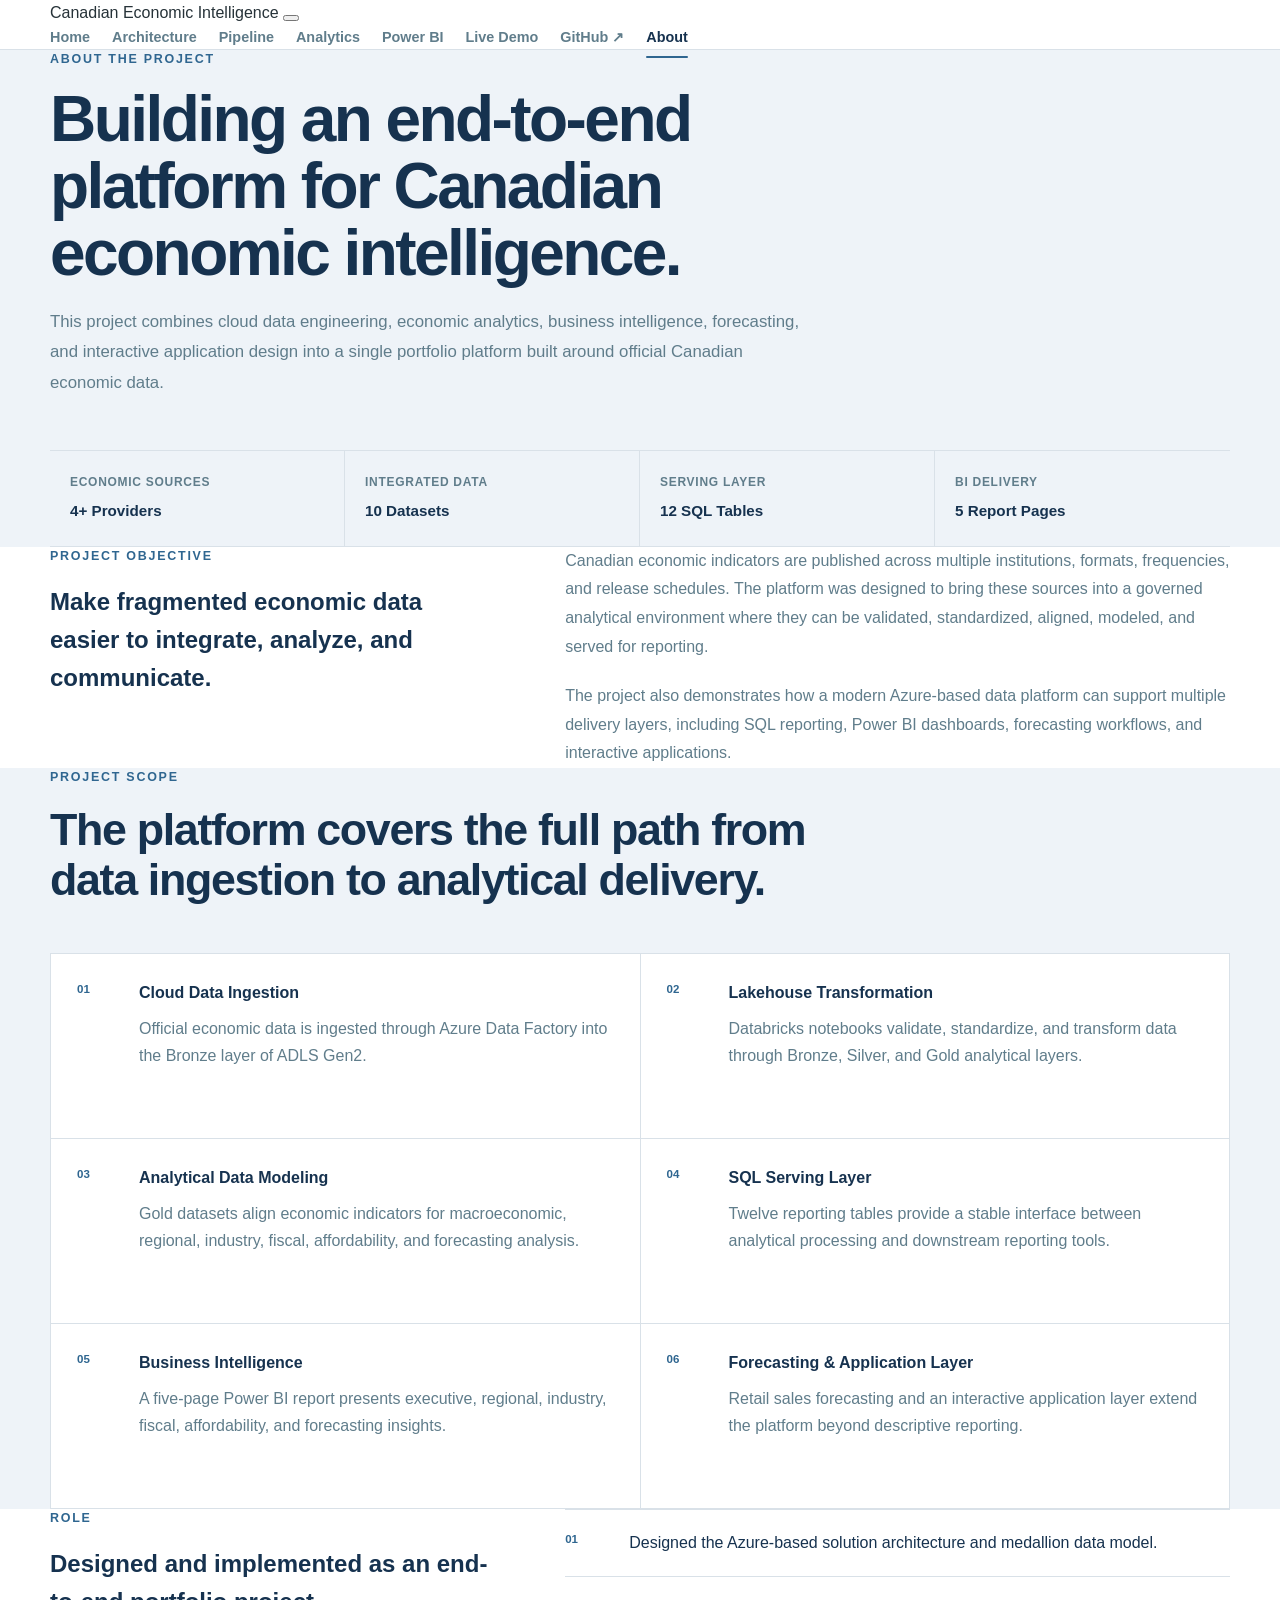
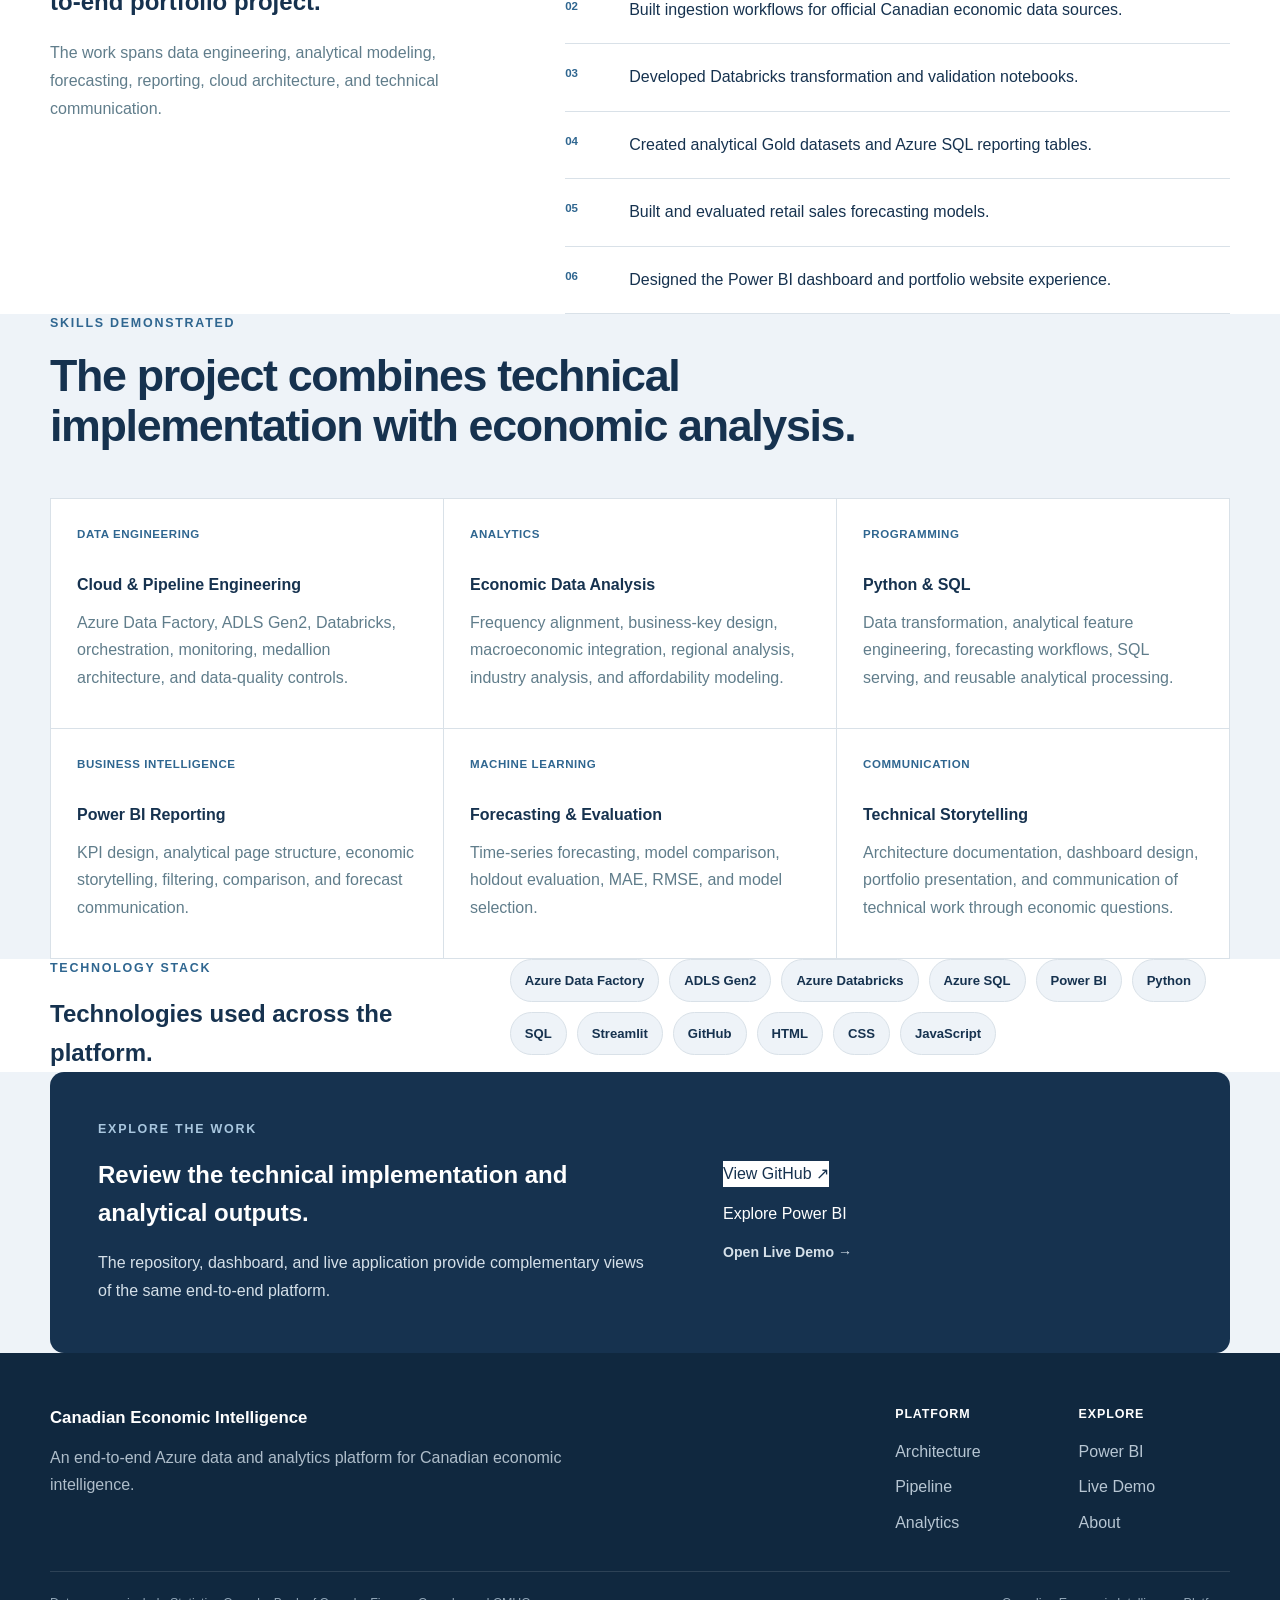
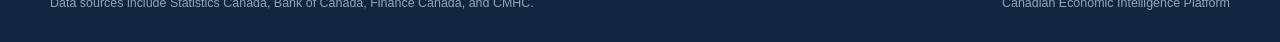
==== pages/about.html @ cadb87ea "Add portfolio website and Streamlit app" ====
<!DOCTYPE html>
<html lang="en">
<head>
    <meta charset="UTF-8">

    <meta
        name="viewport"
        content="width=device-width, initial-scale=1.0"
    >

    <meta
        name="description"
        content="About the Canadian Economic Intelligence Platform, including project objectives, responsibilities, skills demonstrated, and technology stack."
    >

    <title>
        About | Canadian Economic Intelligence
    </title>

    <link
        rel="stylesheet"
        href="../assets/css/styles.css"
    >

    <link
        rel="stylesheet"
        href="../assets/css/animations.css"
    >

    <link
        rel="stylesheet"
        href="../assets/css/responsive.css"
    >
</head>

<body>

    <!-- =========================================================
         SHARED COMPONENT
         SECTION: Site header
         ========================================================= -->

    <header class="site-header">

        <div class="container header-container">

            <a
                href="../index.html"
                class="site-brand"
                aria-label="Canadian Economic Intelligence homepage"
            >
                Canadian Economic Intelligence
            </a>

            <button
                class="mobile-menu-toggle"
                type="button"
                aria-label="Open navigation menu"
                aria-controls="main-navigation"
                aria-expanded="false"
            >
                <span></span>
                <span></span>
                <span></span>
            </button>

            <nav
                class="main-nav"
                id="main-navigation"
                aria-label="Main navigation"
            >

                <a href="../index.html">
                    Home
                </a>

                <a href="architecture.html">
                    Architecture
                </a>

                <a href="pipeline.html">
                    Pipeline
                </a>

                <a href="analytics.html">
                    Analytics
                </a>

                <a href="powerbi.html">
                    Power BI
                </a>

                <a href="live-demo.html">
                    Live Demo
                </a>

                <a
                    href="#"
                    target="_blank"
                    rel="noopener noreferrer"
                >
                    GitHub ↗
                </a>

                <a
                    href="about.html"
                    class="active"
                    aria-current="page"
                >
                    About
                </a>

            </nav>

        </div>

    </header>


    <main>

        <!-- =========================================================
             PAGE: About
             SECTION: Page hero
             ========================================================= -->

        <section class="inner-page-hero about-page-hero">

            <div class="container">

                <div class="inner-page-hero-content">

                    <p class="eyebrow">
                        ABOUT THE PROJECT
                    </p>

                    <h1>
                        Building an end-to-end platform for Canadian economic intelligence.
                    </h1>

                    <p class="inner-page-description">
                        This project combines cloud data engineering, economic
                        analytics, business intelligence, forecasting, and
                        interactive application design into a single portfolio
                        platform built around official Canadian economic data.
                    </p>

                </div>


                <div class="about-summary-strip">

                    <div class="about-summary-item">
                        <span>Economic Sources</span>
                        <strong>4+ Providers</strong>
                    </div>

                    <div class="about-summary-item">
                        <span>Integrated Data</span>
                        <strong>10 Datasets</strong>
                    </div>

                    <div class="about-summary-item">
                        <span>Serving Layer</span>
                        <strong>12 SQL Tables</strong>
                    </div>

                    <div class="about-summary-item">
                        <span>BI Delivery</span>
                        <strong>5 Report Pages</strong>
                    </div>

                </div>

            </div>

        </section>


        <!-- =========================================================
             PAGE: About
             SECTION: Project objective
             ========================================================= -->

        <section class="about-objective-section">

            <div class="container">

                <div class="about-objective-layout">

                    <div class="about-objective-intro">

                        <p class="eyebrow">
                            PROJECT OBJECTIVE
                        </p>

                        <h2>
                            Make fragmented economic data easier to integrate, analyze, and communicate.
                        </h2>

                    </div>


                    <div class="about-objective-content">

                        <p>
                            Canadian economic indicators are published across
                            multiple institutions, formats, frequencies, and
                            release schedules. The platform was designed to bring
                            these sources into a governed analytical environment
                            where they can be validated, standardized, aligned,
                            modeled, and served for reporting.
                        </p>

                        <p>
                            The project also demonstrates how a modern Azure-based
                            data platform can support multiple delivery layers,
                            including SQL reporting, Power BI dashboards,
                            forecasting workflows, and interactive applications.
                        </p>

                    </div>

                </div>

            </div>

        </section>


        <!-- =========================================================
             PAGE: About
             SECTION: What was built
             ========================================================= -->

        <section class="about-built-section">

            <div class="container">

                <div class="section-heading about-built-heading">

                    <p class="eyebrow">
                        PROJECT SCOPE
                    </p>

                    <h2>
                        The platform covers the full path from data ingestion to analytical delivery.
                    </h2>

                </div>


                <div class="about-built-list">

                    <article class="about-built-item">

                        <span>
                            01
                        </span>

                        <div>
                            <h3>
                                Cloud Data Ingestion
                            </h3>

                            <p>
                                Official economic data is ingested through Azure
                                Data Factory into the Bronze layer of ADLS Gen2.
                            </p>
                        </div>

                    </article>


                    <article class="about-built-item">

                        <span>
                            02
                        </span>

                        <div>
                            <h3>
                                Lakehouse Transformation
                            </h3>

                            <p>
                                Databricks notebooks validate, standardize, and
                                transform data through Bronze, Silver, and Gold
                                analytical layers.
                            </p>
                        </div>

                    </article>


                    <article class="about-built-item">

                        <span>
                            03
                        </span>

                        <div>
                            <h3>
                                Analytical Data Modeling
                            </h3>

                            <p>
                                Gold datasets align economic indicators for
                                macroeconomic, regional, industry, fiscal,
                                affordability, and forecasting analysis.
                            </p>
                        </div>

                    </article>


                    <article class="about-built-item">

                        <span>
                            04
                        </span>

                        <div>
                            <h3>
                                SQL Serving Layer
                            </h3>

                            <p>
                                Twelve reporting tables provide a stable interface
                                between analytical processing and downstream
                                reporting tools.
                            </p>
                        </div>

                    </article>


                    <article class="about-built-item">

                        <span>
                            05
                        </span>

                        <div>
                            <h3>
                                Business Intelligence
                            </h3>

                            <p>
                                A five-page Power BI report presents executive,
                                regional, industry, fiscal, affordability, and
                                forecasting insights.
                            </p>
                        </div>

                    </article>


                    <article class="about-built-item">

                        <span>
                            06
                        </span>

                        <div>
                            <h3>
                                Forecasting &amp; Application Layer
                            </h3>

                            <p>
                                Retail sales forecasting and an interactive
                                application layer extend the platform beyond
                                descriptive reporting.
                            </p>
                        </div>

                    </article>

                </div>

            </div>

        </section>


        <!-- =========================================================
             PAGE: About
             SECTION: Role and responsibilities
             ========================================================= -->

        <section class="about-role-section">

            <div class="container">

                <div class="about-role-layout">

                    <div class="about-role-intro">

                        <p class="eyebrow">
                            ROLE
                        </p>

                        <h2>
                            Designed and implemented as an end-to-end portfolio project.
                        </h2>

                        <p>
                            The work spans data engineering, analytical modeling,
                            forecasting, reporting, cloud architecture, and
                            technical communication.
                        </p>

                    </div>


                    <div class="about-role-list">

                        <div class="about-role-row">
                            <span>01</span>
                            <p>Designed the Azure-based solution architecture and medallion data model.</p>
                        </div>

                        <div class="about-role-row">
                            <span>02</span>
                            <p>Built ingestion workflows for official Canadian economic data sources.</p>
                        </div>

                        <div class="about-role-row">
                            <span>03</span>
                            <p>Developed Databricks transformation and validation notebooks.</p>
                        </div>

                        <div class="about-role-row">
                            <span>04</span>
                            <p>Created analytical Gold datasets and Azure SQL reporting tables.</p>
                        </div>

                        <div class="about-role-row">
                            <span>05</span>
                            <p>Built and evaluated retail sales forecasting models.</p>
                        </div>

                        <div class="about-role-row">
                            <span>06</span>
                            <p>Designed the Power BI dashboard and portfolio website experience.</p>
                        </div>

                    </div>

                </div>

            </div>

        </section>


        <!-- =========================================================
             PAGE: About
             SECTION: Skills demonstrated
             ========================================================= -->

        <section class="about-skills-section">

            <div class="container">

                <div class="section-heading about-skills-heading">

                    <p class="eyebrow">
                        SKILLS DEMONSTRATED
                    </p>

                    <h2>
                        The project combines technical implementation with economic analysis.
                    </h2>

                </div>


                <div class="about-skills-grid">

                    <article class="about-skill-group">

                        <span>
                            DATA ENGINEERING
                        </span>

                        <h3>
                            Cloud &amp; Pipeline Engineering
                        </h3>

                        <p>
                            Azure Data Factory, ADLS Gen2, Databricks,
                            orchestration, monitoring, medallion architecture,
                            and data-quality controls.
                        </p>

                    </article>


                    <article class="about-skill-group">

                        <span>
                            ANALYTICS
                        </span>

                        <h3>
                            Economic Data Analysis
                        </h3>

                        <p>
                            Frequency alignment, business-key design,
                            macroeconomic integration, regional analysis,
                            industry analysis, and affordability modeling.
                        </p>

                    </article>


                    <article class="about-skill-group">

                        <span>
                            PROGRAMMING
                        </span>

                        <h3>
                            Python &amp; SQL
                        </h3>

                        <p>
                            Data transformation, analytical feature engineering,
                            forecasting workflows, SQL serving, and reusable
                            analytical processing.
                        </p>

                    </article>


                    <article class="about-skill-group">

                        <span>
                            BUSINESS INTELLIGENCE
                        </span>

                        <h3>
                            Power BI Reporting
                        </h3>

                        <p>
                            KPI design, analytical page structure, economic
                            storytelling, filtering, comparison, and forecast
                            communication.
                        </p>

                    </article>


                    <article class="about-skill-group">

                        <span>
                            MACHINE LEARNING
                        </span>

                        <h3>
                            Forecasting &amp; Evaluation
                        </h3>

                        <p>
                            Time-series forecasting, model comparison,
                            holdout evaluation, MAE, RMSE, and model selection.
                        </p>

                    </article>


                    <article class="about-skill-group">

                        <span>
                            COMMUNICATION
                        </span>

                        <h3>
                            Technical Storytelling
                        </h3>

                        <p>
                            Architecture documentation, dashboard design,
                            portfolio presentation, and communication of
                            technical work through economic questions.
                        </p>

                    </article>

                </div>

            </div>

        </section>


        <!-- =========================================================
             PAGE: About
             SECTION: Technology stack
             ========================================================= -->

        <section class="about-stack-section">

            <div class="container">

                <div class="about-stack-layout">

                    <div class="about-stack-intro">

                        <p class="eyebrow">
                            TECHNOLOGY STACK
                        </p>

                        <h2>
                            Technologies used across the platform.
                        </h2>

                    </div>


                    <div class="about-stack-list">

                        <span>Azure Data Factory</span>
                        <span>ADLS Gen2</span>
                        <span>Azure Databricks</span>
                        <span>Azure SQL</span>
                        <span>Power BI</span>
                        <span>Python</span>
                        <span>SQL</span>
                        <span>Streamlit</span>
                        <span>GitHub</span>
                        <span>HTML</span>
                        <span>CSS</span>
                        <span>JavaScript</span>

                    </div>

                </div>

            </div>

        </section>


        <!-- =========================================================
             PAGE: About
             SECTION: Portfolio links
             ========================================================= -->

        <section class="about-links-section">

            <div class="container">

                <div class="about-links-panel">

                    <div class="about-links-content">

                        <p class="eyebrow">
                            EXPLORE THE WORK
                        </p>

                        <h2>
                            Review the technical implementation and analytical outputs.
                        </h2>

                        <p>
                            The repository, dashboard, and live application provide
                            complementary views of the same end-to-end platform.
                        </p>

                    </div>


                    <div class="about-link-actions">

                        <a
                            href="#"
                            class="button button-primary"
                            target="_blank"
                            rel="noopener noreferrer"
                        >
                            View GitHub ↗
                        </a>

                        <a
                            href="powerbi.html"
                            class="button button-secondary"
                        >
                            Explore Power BI
                        </a>

                        <a
                            href="live-demo.html"
                            class="about-text-link"
                        >
                            Open Live Demo →
                        </a>

                    </div>

                </div>

            </div>

        </section>

    </main>


    <!-- =========================================================
         SHARED COMPONENT
         SECTION: Site footer
         ========================================================= -->

    <footer class="site-footer">

        <div class="container">

            <div class="footer-main">

                <div class="footer-brand">

                    <a
                        href="../index.html"
                        class="footer-title"
                    >
                        Canadian Economic Intelligence
                    </a>

                    <p>
                        An end-to-end Azure data and analytics platform for
                        Canadian economic intelligence.
                    </p>

                </div>


                <div class="footer-navigation">

                    <div class="footer-group">

                        <span class="footer-heading">
                            Platform
                        </span>

                        <a href="architecture.html">
                            Architecture
                        </a>

                        <a href="pipeline.html">
                            Pipeline
                        </a>

                        <a href="analytics.html">
                            Analytics
                        </a>

                    </div>


                    <div class="footer-group">

                        <span class="footer-heading">
                            Explore
                        </span>

                        <a href="powerbi.html">
                            Power BI
                        </a>

                        <a href="live-demo.html">
                            Live Demo
                        </a>

                        <a href="about.html">
                            About
                        </a>

                    </div>

                </div>

            </div>


            <div class="footer-bottom">

                <p>
                    Data sources include Statistics Canada, Bank of Canada,
                    Finance Canada, and CMHC.
                </p>

                <p>
                    Canadian Economic Intelligence Platform
                </p>

            </div>

        </div>

    </footer>


    <script src="../assets/js/main.js"></script>

</body>
</html>
---- assets/css/styles.css ----
/* =========================================================
   Canadian Economic Intelligence Platform
   Core visual system and desktop layout
   ========================================================= */


/* ---------- Design tokens ---------- */

:root {
    --color-background: #f5f7fa;
    --color-surface: #ffffff;
    --color-surface-soft: #eef3f8;

    --color-navy: #16324f;
    --color-blue: #2f6690;
    --color-teal: #3a7d78;

    --color-text: #263238;
    --color-text-secondary: #607d8b;
    --color-border: #d9e1e8;

    --color-positive: #2e7d32;
    --color-negative: #c44e52;

    --shadow-soft: 0 12px 32px rgba(22, 50, 79, 0.08);

    --radius-small: 8px;
    --radius-medium: 14px;
    --radius-large: 20px;

    --container-width: 1180px;

    --space-large: 48px;

    --transition-fast: 0.2s ease;
    --transition-standard: 0.3s ease;
}


/* ---------- Base ---------- */

* {
    box-sizing: border-box;
}

html {
    scroll-behavior: smooth;
}

body {
    margin: 0;

    font-family: "Segoe UI", Arial, sans-serif;
    line-height: 1.6;

    background: var(--color-background);
    color: var(--color-text);
}

img {
    display: block;
    max-width: 100%;
}

a {
    color: inherit;
    text-decoration: none;
}

button,
input,
select,
textarea {
    font: inherit;
}


/* ---------- Accessibility ---------- */

a:focus-visible,
button:focus-visible {
    outline: 3px solid rgba(47, 102, 144, 0.35);
    outline-offset: 3px;
}


/* ---------- Shared layout ---------- */

.container {
    width: min(var(--container-width), calc(100% - 40px));
    margin: 0 auto;
}


/* ---------- Header and navigation ---------- */

.site-header {
    position: sticky;
    top: 0;
    z-index: 1000;

    background: rgba(255, 255, 255, 0.96);
    border-bottom: 1px solid var(--color-border);
    backdrop-filter: blur(12px);
}

.nav-container {
    min-height: 76px;

    display: flex;
    align-items: center;
    justify-content: space-between;

    gap: 32px;
}

.brand {
    flex-shrink: 0;

    color: var(--color-navy);

    font-size: 1rem;
    font-weight: 700;

    white-space: nowrap;
}

.main-nav {
    display: flex;
    align-items: center;

    gap: 22px;
}

.main-nav a {
    position: relative;

    color: var(--color-text-secondary);

    font-size: 0.9rem;
    font-weight: 600;

    transition:
        color var(--transition-fast),
        transform var(--transition-fast);
}

.main-nav a:hover {
    color: var(--color-navy);
}

.main-nav a.active {
    color: var(--color-navy);
}

/* Highlights the currently active page in the primary navigation. */
.main-nav a.active::after {
    content: "";

    position: absolute;
    left: 0;
    right: 0;
    bottom: -9px;

    height: 2px;

    background: var(--color-blue);
    border-radius: 999px;
}


/* ---------- Hero ---------- */

.hero {
    min-height: calc(100vh - 76px);

    display: flex;
    align-items: center;

    padding: 96px 0;

    background:
        radial-gradient(
            circle at 85% 20%,
            rgba(47, 102, 144, 0.12),
            transparent 34%
        ),
        var(--color-background);
}

.hero-container {
    display: grid;
    grid-template-columns: minmax(0, 1.2fr) minmax(320px, 0.8fr);

    align-items: center;

    gap: 72px;
}


/* ---------- Hero content ---------- */

.hero-content {
    max-width: 720px;
}

.eyebrow {
    margin: 0 0 16px;

    color: var(--color-blue);

    font-size: 0.78rem;
    font-weight: 800;
    letter-spacing: 0.14em;
}

.hero h1 {
    margin: 0 0 24px;

    color: var(--color-navy);

    font-size: clamp(2.8rem, 5vw, 4.8rem);
    line-height: 1.02;
    letter-spacing: -0.045em;
}

.hero-description {
    max-width: 680px;

    margin: 0;

    color: var(--color-text-secondary);

    font-size: 1.12rem;
    line-height: 1.75;
}


/* ---------- Hero actions ---------- */

.hero-actions {
    display: flex;
    flex-wrap: wrap;

    gap: 12px;

    margin-top: 32px;
}

.btn {
    display: inline-flex;
    align-items: center;
    justify-content: center;

    min-height: 48px;

    padding: 12px 20px;

    border: none;
    border-radius: var(--radius-small);

    font-weight: 700;

    cursor: pointer;

    transition:
        transform var(--transition-fast),
        box-shadow var(--transition-fast),
        background var(--transition-fast);
}

.btn:hover {
    transform: translateY(-2px);
}

.btn-primary {
    background: var(--color-navy);
    color: #ffffff;
}

.btn-primary:hover {
    box-shadow: var(--shadow-soft);
}

.btn-secondary {
    background: var(--color-surface);
    color: var(--color-navy);

    border: 1px solid var(--color-border);
}

.btn-secondary:hover {
    box-shadow: var(--shadow-soft);
}

.github-link {
    display: inline-block;

    margin-top: 18px;

    color: var(--color-blue);

    font-size: 0.92rem;
    font-weight: 700;

    transition:
        color var(--transition-fast),
        transform var(--transition-fast);
}

.github-link:hover {
    color: var(--color-navy);
    transform: translateX(3px);
}


/* ---------- Technology tags ---------- */

.technology-list {
    display: flex;
    flex-wrap: wrap;

    gap: 8px;

    margin-top: 30px;
}

.technology-list span {
    padding: 7px 11px;

    background: var(--color-surface);

    border: 1px solid var(--color-border);
    border-radius: 999px;

    color: var(--color-text-secondary);

    font-size: 0.76rem;
    font-weight: 600;
}


/* ---------- Platform summary ---------- */

.hero-summary {
    display: grid;
    grid-template-columns: repeat(2, minmax(0, 1fr));

    gap: 16px;
}

.summary-card {
    min-height: 150px;

    display: flex;
    flex-direction: column;
    justify-content: center;

    padding: 24px;

    background: var(--color-surface);

    border: 1px solid var(--color-border);
    border-radius: var(--radius-medium);

    box-shadow: var(--shadow-soft);

    transition:
        transform var(--transition-standard),
        border-color var(--transition-standard);
}

.summary-card:hover {
    transform: translateY(-4px);

    border-color: rgba(47, 102, 144, 0.45);
}

.summary-card strong {
    color: var(--color-navy);

    font-size: 2.35rem;
    line-height: 1;
}

.summary-card span {
    margin-top: 10px;

    color: var(--color-text-secondary);

    font-size: 0.9rem;
    font-weight: 600;
}


/* ---------- Economic problem section ---------- */

.problem-section {
    background: var(--color-surface);
}

.problem-container {
    display: grid;
    grid-template-columns: minmax(0, 0.9fr) minmax(0, 1.1fr);

    gap: 72px;
    align-items: start;
}

.section-heading {
    max-width: 620px;
}

.section-heading h2 {
    margin: 0;

    color: var(--color-navy);

    font-size: clamp(2rem, 3.5vw, 3rem);
    line-height: 1.12;
    letter-spacing: -0.03em;
}

.problem-content {
    max-width: 680px;
}

.problem-content p {
    margin: 0 0 20px;

    color: var(--color-text-secondary);

    font-size: 1.05rem;
    line-height: 1.8;
}

.problem-content p:last-child {
    margin-bottom: 0;
}


/* ---------- Platform at a glance ---------- */

.platform-section {
    background: var(--color-background);
}

.platform-heading {
    max-width: 720px;
    margin-bottom: var(--space-large);
}

.section-description {
    max-width: 680px;

    margin: 18px 0 0;

    color: var(--color-text-secondary);

    font-size: 1.05rem;
    line-height: 1.75;
}

.platform-flow {
    display: grid;
    grid-template-columns:
        minmax(0, 1fr)
        auto
        minmax(0, 1fr)
        auto
        minmax(0, 1fr)
        auto
        minmax(0, 1fr);

    align-items: center;
    gap: 14px;
}

.platform-stage {
    min-height: 220px;

    padding: 26px;

    background: var(--color-surface);

    border: 1px solid var(--color-border);
    border-radius: var(--radius-medium);

    transition:
        transform var(--transition-standard),
        border-color var(--transition-standard),
        box-shadow var(--transition-standard);
}

.platform-stage:hover {
    transform: translateY(-4px);

    border-color: rgba(47, 102, 144, 0.4);
    box-shadow: var(--shadow-soft);
}

.stage-number {
    display: block;

    margin-bottom: 28px;

    color: var(--color-blue);

    font-size: 0.75rem;
    font-weight: 800;
    letter-spacing: 0.08em;
}

.platform-stage h3 {
    margin: 0 0 12px;

    color: var(--color-navy);

    font-size: 1.15rem;
}

.platform-stage p {
    margin: 0;

    color: var(--color-text-secondary);

    font-size: 0.9rem;
    line-height: 1.8;
}

.flow-arrow {
    color: var(--color-blue);

    font-size: 1.5rem;
    font-weight: 600;
}


/* ---------- Key capabilities ---------- */

.capabilities-section {
    background: var(--color-surface);
}

.capabilities-heading {
    max-width: 760px;
    margin-bottom: var(--space-large);
}

.capabilities-grid {
    display: grid;
    grid-template-columns: repeat(3, minmax(0, 1fr));

    gap: 20px;
}

.capability-card {
    min-height: 245px;

    display: flex;
    flex-direction: column;

    padding: 28px;

    background: var(--color-background);

    border: 1px solid var(--color-border);
    border-radius: var(--radius-medium);

    transition:
        transform var(--transition-standard),
        border-color var(--transition-standard),
        box-shadow var(--transition-standard);
}

.capability-card:hover {
    transform: translateY(-4px);

    border-color: rgba(47, 102, 144, 0.4);
    box-shadow: var(--shadow-soft);
}

.capability-number {
    margin-bottom: 28px;

    color: var(--color-blue);

    font-size: 0.75rem;
    font-weight: 800;
    letter-spacing: 0.08em;
}

.capability-card h3 {
    margin: 0 0 12px;

    color: var(--color-navy);

    font-size: 1.15rem;
}

.capability-card p {
    margin: 0;

    color: var(--color-text-secondary);

    font-size: 0.92rem;
    line-height: 1.75;
}
/* ---------- Architecture preview ---------- */

.architecture-preview {
    background: var(--color-surface-soft);
}

.architecture-preview-heading {
    max-width: 760px;
    margin-bottom: var(--space-large);
}

.architecture-flow {
    display: grid;
    grid-template-columns:
        minmax(170px, 1fr)
        auto
        minmax(180px, 1fr)
        auto
        minmax(220px, 1.15fr)
        auto
        minmax(180px, 1fr)
        auto
        minmax(210px, 1.1fr);
    align-items: stretch;
    gap: 14px;
}

.architecture-node {
    min-height: 220px;
    padding: 24px;
    background: var(--color-surface);
    border: 1px solid var(--color-border);
    border-radius: var(--radius-medium);
}

.architecture-label {
    display: inline-block;
    margin-bottom: 20px;
    color: var(--color-blue);
    font-size: 0.72rem;
    font-weight: 800;
    letter-spacing: 0.08em;
    text-transform: uppercase;
}

.architecture-node h3 {
    margin: 0 0 14px;
    color: var(--color-navy);
    font-size: 1.08rem;
}

.architecture-node p {
    margin: 0;
    color: var(--color-text-secondary);
    font-size: 0.88rem;
    line-height: 1.8;
}

.architecture-connector {
    display: flex;
    align-items: center;
    justify-content: center;
    color: var(--color-blue);
    font-size: 1.25rem;
    font-weight: 700;
}

.architecture-lakehouse {
    background: var(--color-navy);
    border-color: var(--color-navy);
}

.architecture-lakehouse .architecture-label {
    color: #a9c7df;
}

.architecture-lakehouse p {
    color: #d7e2ec;
}

.lakehouse-layers {
    display: grid;
    gap: 8px;
    margin-bottom: 20px;
}

.lakehouse-layers span {
    display: block;
    padding: 9px 12px;
    background: rgba(255, 255, 255, 0.08);
    border: 1px solid rgba(255, 255, 255, 0.12);
    border-radius: var(--radius-small);
    color: #ffffff;
    font-size: 0.82rem;
    font-weight: 700;
}

.architecture-link {
    display: inline-flex;
    margin-top: 28px;
    color: var(--color-blue);
    font-weight: 700;
    text-decoration: none;
}

.architecture-link:hover {
    text-decoration: underline;
}

/* ---------- Economic insights preview ---------- */

.insights-preview {
    background: var(--color-surface);
}

.insights-preview-heading {
    max-width: 760px;
    margin-bottom: var(--space-large);
}

.insights-layout {
    display: grid;
    grid-template-columns: minmax(280px, 0.8fr) minmax(0, 1.2fr);
    gap: 40px;
    align-items: stretch;
}

.indicator-list {
    border-top: 1px solid var(--color-border);
}

.indicator-row {
    display: flex;
    justify-content: space-between;
    gap: 24px;
    padding: 20px 0;
    border-bottom: 1px solid var(--color-border);
}

.indicator-row > div {
    display: grid;
    gap: 6px;
}

.indicator-label {
    color: var(--color-text-secondary);
    font-size: 0.76rem;
    font-weight: 700;
    letter-spacing: 0.06em;
    text-transform: uppercase;
}

.indicator-row strong {
    color: var(--color-navy);
    font-size: 1.05rem;
}

.indicator-note {
    align-self: center;
    color: var(--color-blue);
    font-size: 0.78rem;
    font-weight: 700;
    text-align: right;
}

.insight-visual {
    padding: 30px;
    background: var(--color-surface-soft);
    border: 1px solid var(--color-border);
    border-radius: var(--radius-medium);
}

.insight-visual-header {
    display: flex;
    justify-content: space-between;
    align-items: flex-start;
    gap: 24px;
    margin-bottom: 24px;
}

.insight-visual-header h3 {
    margin: 6px 0 0;
    color: var(--color-navy);
    font-size: 1.35rem;
}

.insight-status {
    padding: 8px 12px;
    background: var(--color-surface);
    border: 1px solid var(--color-border);
    border-radius: 999px;
    color: var(--color-blue);
    font-size: 0.75rem;
    font-weight: 700;
    white-space: nowrap;
}

.mini-chart {
    width: 100%;
}

.mini-chart svg {
    display: block;
    width: 100%;
    height: auto;
}

.chart-axis {
    stroke: #c7d1db;
    stroke-width: 1;
}

.chart-line-actual {
    fill: none;
    stroke: var(--color-blue);
    stroke-width: 4;
    stroke-linecap: round;
    stroke-linejoin: round;
}

.chart-line-forecast {
    fill: none;
    stroke: var(--color-teal);
    stroke-width: 4;
    stroke-linecap: round;
    stroke-linejoin: round;
    stroke-dasharray: 9 8;
}

.chart-point {
    fill: var(--color-teal);
}

.chart-legend {
    display: flex;
    gap: 24px;
    margin-top: 16px;
    color: var(--color-text-secondary);
    font-size: 0.82rem;
    font-weight: 600;
}

.chart-legend span {
    display: inline-flex;
    align-items: center;
    gap: 8px;
}

.legend-line {
    width: 24px;
    height: 3px;
    border-radius: 999px;
}

.legend-line.actual {
    background: var(--color-blue);
}

.legend-line.forecast {
    background: var(--color-teal);
}

/* ---------- Interactive delivery preview ---------- */

.delivery-preview {
    background: var(--color-surface-soft);
}

.delivery-preview-heading {
    max-width: 760px;
    margin-bottom: var(--space-large);
}

.delivery-showcase {
    display: grid;
    grid-template-columns: repeat(2, minmax(0, 1fr));
    gap: 24px;
}

.delivery-panel {
    padding: 32px;
    background: var(--color-surface);
    border: 1px solid var(--color-border);
    border-radius: var(--radius-medium);
}

.delivery-panel-header {
    display: flex;
    justify-content: space-between;
    align-items: flex-start;
    gap: 24px;
    margin-bottom: 20px;
}

.delivery-label {
    display: inline-block;
    margin-bottom: 8px;
    color: var(--color-blue);
    font-size: 0.72rem;
    font-weight: 800;
    letter-spacing: 0.08em;
}

.delivery-panel h3 {
    margin: 0;
    color: var(--color-navy);
    font-size: 1.35rem;
}

.delivery-status {
    padding: 7px 11px;
    background: var(--color-surface-soft);
    border: 1px solid var(--color-border);
    border-radius: 999px;
    color: var(--color-blue);
    font-size: 0.75rem;
    font-weight: 700;
    white-space: nowrap;
}

.delivery-description {
    margin: 0 0 24px;
    color: var(--color-text-secondary);
    line-height: 1.75;
}

.report-pages {
    display: grid;
    gap: 10px;
    margin-bottom: 28px;
}

.report-pages span {
    padding-bottom: 10px;
    border-bottom: 1px solid var(--color-border);
    color: var(--color-navy);
    font-size: 0.9rem;
    font-weight: 600;
}

.demo-terminal {
    margin-bottom: 28px;
    overflow: hidden;
    background: var(--color-navy);
    border-radius: var(--radius-medium);
}

.demo-terminal-header {
    display: flex;
    gap: 7px;
    padding: 13px 16px;
    border-bottom: 1px solid rgba(255, 255, 255, 0.12);
}

.demo-terminal-header span {
    width: 8px;
    height: 8px;
    border-radius: 50%;
    background: rgba(255, 255, 255, 0.45);
}

.demo-terminal-body {
    padding: 20px;
}

.demo-line {
    display: flex;
    justify-content: space-between;
    gap: 20px;
    padding: 10px 0;
    border-bottom: 1px solid rgba(255, 255, 255, 0.1);
    color: #cbd8e3;
    font-size: 0.82rem;
}

.demo-line:last-child {
    border-bottom: 0;
}

.demo-line strong {
    color: #ffffff;
    text-align: right;
}

.text-link {
    display: inline-flex;
    color: var(--color-blue);
    font-weight: 700;
    text-decoration: none;
}

.text-link:hover {
    text-decoration: underline;
}


/* ---------- Technology stack ---------- */

.technology-section {
    background: var(--color-surface);
}

.technology-layout {
    display: grid;
    grid-template-columns: minmax(0, 0.8fr) minmax(0, 1.2fr);
    gap: 72px;
    align-items: start;
}

.technology-intro {
    max-width: 520px;
}

.technology-intro h2 {
    margin: 12px 0 18px;
    color: var(--color-navy);
}

.technology-groups {
    border-top: 1px solid var(--color-border);
}

.technology-group {
    display: grid;
    grid-template-columns: 180px 1fr;
    gap: 24px;
    padding: 22px 0;
    border-bottom: 1px solid var(--color-border);
}

.technology-category {
    color: var(--color-navy);
    font-size: 0.86rem;
    font-weight: 700;
}

.technology-items {
    display: flex;
    flex-wrap: wrap;
    gap: 8px;
}

.technology-items span {
    padding: 7px 11px;
    background: var(--color-surface-soft);
    border: 1px solid var(--color-border);
    border-radius: 999px;
    color: var(--color-text-secondary);
    font-size: 0.78rem;
    font-weight: 600;
}


/* ---------- Project call to action ---------- */

.project-cta {
    background: var(--color-navy);
}

.project-cta-inner {
    display: flex;
    justify-content: space-between;
    align-items: center;
    gap: 48px;
}

.project-cta-content {
    max-width: 720px;
}

.project-cta .eyebrow {
    color: #a9c7df;
}

.project-cta h2 {
    margin: 12px 0 18px;
    color: #ffffff;
}

.project-cta p {
    margin: 0;
    color: #d7e2ec;
    line-height: 1.75;
}

.project-cta-actions {
    display: flex;
    flex-wrap: wrap;
    gap: 12px;
}

.project-cta .button-secondary {
    color: #ffffff;
    border-color: rgba(255, 255, 255, 0.35);
}


/* ---------- Site footer ---------- */

.site-footer {
    background: #10283f;
    color: #c7d4df;
}

.footer-main {
    display: grid;
    grid-template-columns: minmax(0, 1.4fr) minmax(320px, 0.6fr);
    gap: 64px;
    padding: 52px 0 36px;
}

.footer-title {
    display: inline-block;
    margin-bottom: 12px;
    color: #ffffff;
    font-size: 1.05rem;
    font-weight: 800;
    text-decoration: none;
}

.footer-brand p {
    max-width: 520px;
    margin: 0;
    color: #aebdca;
    line-height: 1.7;
}

.footer-navigation {
    display: grid;
    grid-template-columns: repeat(2, minmax(0, 1fr));
    gap: 32px;
}

.footer-group {
    display: grid;
    gap: 10px;
}

.footer-heading {
    margin-bottom: 4px;
    color: #ffffff;
    font-size: 0.78rem;
    font-weight: 800;
    letter-spacing: 0.07em;
    text-transform: uppercase;
}

.footer-group a {
    color: #b7c6d3;
    text-decoration: none;
}

.footer-group a:hover {
    color: #ffffff;
}

.footer-bottom {
    display: flex;
    justify-content: space-between;
    gap: 24px;
    padding: 22px 0 28px;
    border-top: 1px solid rgba(255, 255, 255, 0.12);
}

.footer-bottom p {
    margin: 0;
    color: #90a5b7;
    font-size: 0.78rem;
}

/* =========================================================
   PAGE: Architecture
   SECTION: Inner page hero
   ========================================================= */

.inner-page-hero {
    background: var(--color-surface-soft);
}

.inner-page-hero-content {
    max-width: 840px;
}

.inner-page-hero h1 {
    margin: 12px 0 20px;
    color: var(--color-navy);
    font-size: clamp(2.7rem, 5vw, 4.8rem);
    line-height: 1.05;
    letter-spacing: -0.04em;
}

.inner-page-description {
    max-width: 760px;
    margin: 0;
    color: var(--color-text-secondary);
    font-size: 1.05rem;
    line-height: 1.8;
}

.architecture-summary-strip {
    display: grid;
    grid-template-columns: repeat(4, minmax(0, 1fr));
    margin-top: 52px;
    border-top: 1px solid var(--color-border);
    border-bottom: 1px solid var(--color-border);
}

.architecture-summary-item {
    padding: 22px 20px;
    border-right: 1px solid var(--color-border);
}

.architecture-summary-item:last-child {
    border-right: 0;
}

.architecture-summary-item span {
    display: block;
    margin-bottom: 6px;
    color: var(--color-text-secondary);
    font-size: 0.75rem;
    font-weight: 700;
    letter-spacing: 0.06em;
    text-transform: uppercase;
}

.architecture-summary-item strong {
    color: var(--color-navy);
    font-size: 0.95rem;
}


/* ---------- End-to-end architecture ---------- */

.architecture-system-section {
    background: var(--color-surface);
}

.architecture-system-heading {
    max-width: 820px;
    margin-bottom: var(--space-large);
}

.architecture-system {
    display: grid;
    grid-template-columns:
        minmax(150px, 1fr)
        auto
        minmax(150px, 1fr)
        auto
        minmax(170px, 1fr)
        auto
        minmax(150px, 1fr)
        auto
        minmax(170px, 1fr);
    gap: 12px;
    align-items: stretch;
}

.architecture-stage {
    min-height: 190px;
    display: flex;
    flex-direction: column;
    align-items: flex-start;
    padding: 22px;
    text-align: left;
    background: var(--color-surface-soft);
    border: 1px solid var(--color-border);
    border-radius: var(--radius-medium);
    cursor: pointer;
    transition:
        transform var(--transition-standard),
        border-color var(--transition-standard),
        background var(--transition-standard),
        box-shadow var(--transition-standard);
}

.architecture-stage:hover {
    transform: translateY(-3px);
    border-color: rgba(47, 102, 144, 0.45);
    box-shadow: var(--shadow-soft);
}

.architecture-stage.active {
    background: var(--color-navy);
    border-color: var(--color-navy);
}

.architecture-stage-number {
    margin-bottom: 18px;
    color: var(--color-blue);
    font-size: 0.72rem;
    font-weight: 800;
    letter-spacing: 0.08em;
}

.architecture-stage-label {
    margin-bottom: 8px;
    color: var(--color-text-secondary);
    font-size: 0.72rem;
    font-weight: 700;
    letter-spacing: 0.07em;
    text-transform: uppercase;
}

.architecture-stage strong {
    margin-bottom: 12px;
    color: var(--color-navy);
    font-size: 1rem;
    line-height: 1.4;
}

.architecture-stage small {
    margin-top: auto;
    color: var(--color-text-secondary);
    font-size: 0.76rem;
    line-height: 1.55;
}

.architecture-stage.active .architecture-stage-number,
.architecture-stage.active .architecture-stage-label {
    color: #a9c7df;
}

.architecture-stage.active strong {
    color: #ffffff;
}

.architecture-stage.active small {
    color: #d5e0e9;
}

.architecture-system-arrow {
    display: flex;
    align-items: center;
    justify-content: center;
    color: var(--color-blue);
    font-size: 1.2rem;
    font-weight: 700;
}


/* ---------- Architecture detail panel ---------- */

.architecture-detail-panel {
    display: grid;
    grid-template-columns: minmax(0, 0.9fr) minmax(0, 1.1fr);
    gap: 48px;
    margin-top: 28px;
    padding: 32px;
    background: var(--color-surface-soft);
    border: 1px solid var(--color-border);
    border-radius: var(--radius-medium);
}

.architecture-detail-label {
    margin: 0 0 8px;
    color: var(--color-blue);
    font-size: 0.72rem;
    font-weight: 800;
    letter-spacing: 0.08em;
}

.architecture-detail-content h3 {
    margin: 0 0 14px;
    color: var(--color-navy);
    font-size: 1.4rem;
}

.architecture-detail-content p:last-child {
    margin: 0;
    color: var(--color-text-secondary);
    line-height: 1.75;
}

.architecture-detail-grid {
    display: grid;
    grid-template-columns: repeat(2, minmax(0, 1fr));
    gap: 18px;
}

.architecture-detail-grid div {
    padding-bottom: 14px;
    border-bottom: 1px solid var(--color-border);
}

.architecture-detail-grid span {
    display: block;
    margin-bottom: 6px;
    color: var(--color-text-secondary);
    font-size: 0.72rem;
    font-weight: 700;
    letter-spacing: 0.05em;
    text-transform: uppercase;
}

.architecture-detail-grid strong {
    color: var(--color-navy);
    font-size: 0.88rem;
}


/* ---------- Medallion architecture ---------- */

.medallion-section {
    background: var(--color-surface-soft);
}

.medallion-heading {
    max-width: 820px;
    margin-bottom: var(--space-large);
}

.medallion-flow {
    display: grid;
    grid-template-columns:
        minmax(0, 1fr)
        auto
        minmax(0, 1fr)
        auto
        minmax(0, 1fr);
    gap: 18px;
    align-items: stretch;
}

.medallion-layer {
    padding: 30px;
    background: var(--color-surface);
    border: 1px solid var(--color-border);
    border-radius: var(--radius-medium);
}

.medallion-number {
    display: inline-block;
    margin-bottom: 22px;
    color: var(--color-blue);
    font-size: 0.72rem;
    font-weight: 800;
    letter-spacing: 0.08em;
}

.medallion-layer h3 {
    margin: 0 0 14px;
    color: var(--color-navy);
    font-size: 1.4rem;
}

.medallion-layer p {
    margin: 0 0 22px;
    color: var(--color-text-secondary);
    line-height: 1.75;
}

.medallion-layer ul {
    margin: 0;
    padding-left: 18px;
    color: var(--color-text-secondary);
}

.medallion-layer li {
    margin-bottom: 8px;
}

.medallion-arrow {
    display: flex;
    align-items: center;
    justify-content: center;
    color: var(--color-blue);
    font-size: 1.25rem;
}

.silver-layer {
    border-color: rgba(47, 102, 144, 0.3);
}

.gold-layer {
    background: var(--color-navy);
    border-color: var(--color-navy);
}

.gold-layer .medallion-number {
    color: #a9c7df;
}

.gold-layer h3 {
    color: #ffffff;
}

.gold-layer p,
.gold-layer ul {
    color: #d5e0e9;
}


/* ---------- Analytical architecture ---------- */

.analytical-architecture-section {
    background: var(--color-surface);
}

.analytical-architecture-layout {
    display: grid;
    grid-template-columns: minmax(0, 0.8fr) minmax(0, 1.2fr);
    gap: 72px;
    align-items: start;
}

.analytical-architecture-intro {
    max-width: 520px;
}

.analytical-architecture-intro h2 {
    margin: 12px 0 18px;
    color: var(--color-navy);
}

.analytical-architecture-intro p:last-child {
    margin: 0;
    color: var(--color-text-secondary);
    line-height: 1.75;
}

.alignment-rules {
    border-top: 1px solid var(--color-border);
}

.alignment-rule {
    padding: 22px 0;
    border-bottom: 1px solid var(--color-border);
}

.alignment-rule-label {
    display: block;
    margin-bottom: 6px;
    color: var(--color-blue);
    font-size: 0.72rem;
    font-weight: 800;
    letter-spacing: 0.06em;
    text-transform: uppercase;
}

.alignment-rule strong {
    display: block;
    margin-bottom: 8px;
    color: var(--color-navy);
}

.alignment-rule p {
    margin: 0;
    color: var(--color-text-secondary);
    line-height: 1.7;
}


/* ---------- Serving layer ---------- */

.serving-layer-section {
    background: var(--color-surface-soft);
}

.serving-layer-heading {
    max-width: 780px;
    margin-bottom: var(--space-large);
}

.serving-flow {
    display: grid;
    grid-template-columns:
        minmax(180px, 1fr)
        auto
        minmax(180px, 1fr)
        auto
        minmax(260px, 1.4fr);
    gap: 18px;
    align-items: stretch;
}

.serving-source,
.serving-database {
    display: flex;
    flex-direction: column;
    justify-content: center;
    min-height: 170px;
    padding: 24px;
    background: var(--color-surface);
    border: 1px solid var(--color-border);
    border-radius: var(--radius-medium);
}

.serving-source span,
.serving-database span,
.serving-consumers span {
    margin-bottom: 8px;
    color: var(--color-text-secondary);
    font-size: 0.74rem;
    font-weight: 700;
    letter-spacing: 0.05em;
    text-transform: uppercase;
}

.serving-source strong,
.serving-database strong,
.serving-consumers strong {
    color: var(--color-navy);
}

.serving-database small {
    margin-top: 8px;
    color: var(--color-blue);
    font-weight: 700;
}

.serving-consumers {
    display: grid;
    gap: 12px;
}

.serving-consumers div {
    display: flex;
    flex-direction: column;
    justify-content: center;
    padding: 18px 22px;
    background: var(--color-surface);
    border: 1px solid var(--color-border);
    border-radius: var(--radius-small);
}

.serving-connector {
    display: flex;
    align-items: center;
    justify-content: center;
    color: var(--color-blue);
    font-size: 1.2rem;
}


/* ---------- Architecture design principles ---------- */

.architecture-principles-section {
    background: var(--color-surface);
}

.architecture-principles-heading {
    max-width: 820px;
    margin-bottom: var(--space-large);
}

.architecture-principles {
    display: grid;
    grid-template-columns: repeat(4, minmax(0, 1fr));
    border-top: 1px solid var(--color-border);
    border-bottom: 1px solid var(--color-border);
}

.architecture-principle {
    padding: 28px;
    border-right: 1px solid var(--color-border);
}

.architecture-principle:last-child {
    border-right: 0;
}

.architecture-principle span {
    display: block;
    margin-bottom: 26px;
    color: var(--color-blue);
    font-size: 0.72rem;
    font-weight: 800;
}

.architecture-principle h3 {
    margin: 0 0 12px;
    color: var(--color-navy);
    font-size: 1rem;
}

.architecture-principle p {
    margin: 0;
    color: var(--color-text-secondary);
    font-size: 0.88rem;
    line-height: 1.7;
}


/* ---------- Next page ---------- */

.next-page-section {
    background: var(--color-navy);
}

.next-page-inner {
    display: flex;
    justify-content: space-between;
    align-items: center;
    gap: 48px;
}

.next-page-inner > div {
    max-width: 700px;
}

.next-page-section .eyebrow {
    color: #a9c7df;
}

.next-page-section h2 {
    margin: 12px 0 16px;
    color: #ffffff;
}

.next-page-section p {
    margin: 0;
    color: #d5e0e9;
    line-height: 1.75;
}

/* =========================================================
   PAGE: Pipeline
   SECTION: Hero summary strip
   ========================================================= */

.pipeline-summary-strip {
    display: grid;
    grid-template-columns: repeat(4, minmax(0, 1fr));
    margin-top: 52px;
    border-top: 1px solid var(--color-border);
    border-bottom: 1px solid var(--color-border);
}

.pipeline-summary-item {
    padding: 22px 20px;
    border-right: 1px solid var(--color-border);
}

.pipeline-summary-item:last-child {
    border-right: 0;
}

.pipeline-summary-item span {
    display: block;
    margin-bottom: 6px;
    color: var(--color-text-secondary);
    font-size: 0.75rem;
    font-weight: 700;
    letter-spacing: 0.06em;
    text-transform: uppercase;
}

.pipeline-summary-item strong {
    color: var(--color-navy);
    font-size: 0.95rem;
}


/* =========================================================
   PAGE: Pipeline
   SECTION: Interactive pipeline flow
   ========================================================= */

.pipeline-flow-section {
    background: var(--color-surface);
}

.pipeline-flow-heading {
    max-width: 820px;
    margin-bottom: var(--space-large);
}

.pipeline-stage-flow {
    display: grid;
    grid-template-columns:
        minmax(130px, 1fr)
        auto
        minmax(130px, 1fr)
        auto
        minmax(130px, 1fr)
        auto
        minmax(130px, 1fr)
        auto
        minmax(130px, 1fr)
        auto
        minmax(140px, 1fr);
    gap: 10px;
    align-items: stretch;
}

.pipeline-stage {
    min-height: 180px;
    display: flex;
    flex-direction: column;
    align-items: flex-start;
    padding: 20px;
    text-align: left;
    background: var(--color-surface-soft);
    border: 1px solid var(--color-border);
    border-radius: var(--radius-medium);
    cursor: pointer;
    transition:
        transform var(--transition-standard),
        border-color var(--transition-standard),
        background var(--transition-standard),
        box-shadow var(--transition-standard);
}

.pipeline-stage:hover {
    transform: translateY(-3px);
    border-color: rgba(47, 102, 144, 0.45);
    box-shadow: var(--shadow-soft);
}

.pipeline-stage.active {
    background: var(--color-navy);
    border-color: var(--color-navy);
}

.pipeline-stage-number {
    margin-bottom: 18px;
    color: var(--color-blue);
    font-size: 0.72rem;
    font-weight: 800;
    letter-spacing: 0.08em;
}

.pipeline-stage-label {
    margin-bottom: 8px;
    color: var(--color-text-secondary);
    font-size: 0.72rem;
    font-weight: 700;
    letter-spacing: 0.07em;
    text-transform: uppercase;
}

.pipeline-stage strong {
    margin-bottom: 12px;
    color: var(--color-navy);
    font-size: 0.95rem;
    line-height: 1.4;
}

.pipeline-stage small {
    margin-top: auto;
    color: var(--color-text-secondary);
    font-size: 0.75rem;
    line-height: 1.5;
}

.pipeline-stage.active .pipeline-stage-number,
.pipeline-stage.active .pipeline-stage-label {
    color: #a9c7df;
}

.pipeline-stage.active strong {
    color: #ffffff;
}

.pipeline-stage.active small {
    color: #d5e0e9;
}

.pipeline-stage-arrow {
    display: flex;
    align-items: center;
    justify-content: center;
    color: var(--color-blue);
    font-size: 1.15rem;
    font-weight: 700;
}


/* =========================================================
   PAGE: Pipeline
   SECTION: Pipeline detail panel
   ========================================================= */

.pipeline-detail-panel {
    display: grid;
    grid-template-columns: minmax(0, 0.9fr) minmax(0, 1.1fr);
    gap: 48px;
    margin-top: 28px;
    padding: 32px;
    background: var(--color-surface-soft);
    border: 1px solid var(--color-border);
    border-radius: var(--radius-medium);
}

.pipeline-detail-label {
    margin: 0 0 8px;
    color: var(--color-blue);
    font-size: 0.72rem;
    font-weight: 800;
    letter-spacing: 0.08em;
}

.pipeline-detail-content h3 {
    margin: 0 0 14px;
    color: var(--color-navy);
    font-size: 1.4rem;
}

.pipeline-detail-content p:last-child {
    margin: 0;
    color: var(--color-text-secondary);
    line-height: 1.75;
}

.pipeline-detail-grid {
    display: grid;
    grid-template-columns: repeat(2, minmax(0, 1fr));
    gap: 18px;
}

.pipeline-detail-grid div {
    padding-bottom: 14px;
    border-bottom: 1px solid var(--color-border);
}

.pipeline-detail-grid span {
    display: block;
    margin-bottom: 6px;
    color: var(--color-text-secondary);
    font-size: 0.72rem;
    font-weight: 700;
    letter-spacing: 0.05em;
    text-transform: uppercase;
}

.pipeline-detail-grid strong {
    color: var(--color-navy);
    font-size: 0.88rem;
}


/* =========================================================
   PAGE: Pipeline
   SECTION: Orchestration workflow
   ========================================================= */

.pipeline-orchestration-section {
    background: var(--color-surface-soft);
}

.pipeline-orchestration-layout {
    display: grid;
    grid-template-columns: minmax(0, 0.8fr) minmax(0, 1.2fr);
    gap: 72px;
    align-items: start;
}

.pipeline-orchestration-intro {
    max-width: 520px;
}

.pipeline-orchestration-intro h2 {
    margin: 12px 0 18px;
    color: var(--color-navy);
}

.pipeline-orchestration-intro p {
    color: var(--color-text-secondary);
    line-height: 1.75;
}

.pipeline-orchestration-intro p:last-child {
    margin-bottom: 0;
}

.pipeline-orchestration-flow {
    border-top: 1px solid var(--color-border);
}

.orchestration-step {
    display: grid;
    grid-template-columns: 48px minmax(0, 1fr);
    gap: 4px 18px;
    padding: 20px 0;
    border-bottom: 1px solid var(--color-border);
}

.orchestration-step > span {
    grid-row: 1 / 3;
    color: var(--color-blue);
    font-size: 0.72rem;
    font-weight: 800;
}

.orchestration-step strong {
    color: var(--color-navy);
    font-size: 0.95rem;
}

.orchestration-step small {
    color: var(--color-text-secondary);
    line-height: 1.5;
}


/* =========================================================
   PAGE: Pipeline
   SECTION: ADF implementation evidence
   ========================================================= */

.pipeline-evidence-section {
    background: var(--color-surface);
}

.pipeline-evidence-heading {
    max-width: 820px;
    margin-bottom: var(--space-large);
}

.pipeline-evidence-figure {
    margin: 0;
}

.pipeline-image-frame {
    overflow: hidden;
    padding: 12px;
    background: var(--color-surface-soft);
    border: 1px solid var(--color-border);
    border-radius: var(--radius-medium);
}

.pipeline-image-frame img {
    display: block;
    width: 100%;
    height: auto;
    border-radius: var(--radius-small);
}

.pipeline-evidence-figure figcaption {
    max-width: 820px;
    margin-top: 14px;
    color: var(--color-text-secondary);
    font-size: 0.82rem;
    line-height: 1.6;
}


/* =========================================================
   PAGE: Pipeline
   SECTION: Data quality and error handling
   ========================================================= */

.pipeline-quality-section {
    background: var(--color-surface-soft);
}

.pipeline-quality-heading {
    max-width: 800px;
    margin-bottom: var(--space-large);
}

.pipeline-quality-grid {
    display: grid;
    grid-template-columns: repeat(4, minmax(0, 1fr));
    border-top: 1px solid var(--color-border);
    border-bottom: 1px solid var(--color-border);
}

.pipeline-quality-item {
    padding: 28px;
    border-right: 1px solid var(--color-border);
}

.pipeline-quality-item:last-child {
    border-right: 0;
}

.pipeline-quality-item > span {
    display: block;
    margin-bottom: 26px;
    color: var(--color-blue);
    font-size: 0.72rem;
    font-weight: 800;
}

.pipeline-quality-item h3 {
    margin: 0 0 12px;
    color: var(--color-navy);
    font-size: 1rem;
}

.pipeline-quality-item p {
    margin: 0;
    color: var(--color-text-secondary);
    font-size: 0.88rem;
    line-height: 1.7;
}


/* =========================================================
   PAGE: Pipeline
   SECTION: Automation and monitoring
   ========================================================= */

.pipeline-automation-section {
    background: var(--color-surface);
}

.pipeline-automation-layout {
    display: grid;
    grid-template-columns: minmax(0, 0.8fr) minmax(0, 1.2fr);
    gap: 72px;
    align-items: start;
}

.pipeline-automation-intro {
    max-width: 520px;
}

.pipeline-automation-intro h2 {
    margin: 12px 0 18px;
    color: var(--color-navy);
}

.pipeline-automation-intro p:last-child {
    margin: 0;
    color: var(--color-text-secondary);
    line-height: 1.75;
}

.pipeline-operations {
    border-top: 1px solid var(--color-border);
}

.pipeline-operation-row {
    padding: 22px 0;
    border-bottom: 1px solid var(--color-border);
}

.pipeline-operation-row > span {
    display: block;
    margin-bottom: 6px;
    color: var(--color-blue);
    font-size: 0.72rem;
    font-weight: 800;
    letter-spacing: 0.06em;
    text-transform: uppercase;
}

.pipeline-operation-row strong {
    display: block;
    margin-bottom: 8px;
    color: var(--color-navy);
}

.pipeline-operation-row p {
    margin: 0;
    color: var(--color-text-secondary);
    line-height: 1.65;
}


/* =========================================================
   PAGE: Pipeline
   SECTION: Pipeline design principles
   ========================================================= */

.pipeline-principles-section {
    background: var(--color-surface-soft);
}

.pipeline-principles-heading {
    max-width: 820px;
    margin-bottom: var(--space-large);
}

.pipeline-principles {
    display: grid;
    grid-template-columns: repeat(4, minmax(0, 1fr));
    border-top: 1px solid var(--color-border);
    border-bottom: 1px solid var(--color-border);
}

.pipeline-principle {
    padding: 28px;
    background: transparent;
    border-right: 1px solid var(--color-border);
}

.pipeline-principle:last-child {
    border-right: 0;
}

.pipeline-principle > span {
    display: block;
    margin-bottom: 26px;
    color: var(--color-blue);
    font-size: 0.72rem;
    font-weight: 800;
}

.pipeline-principle h3 {
    margin: 0 0 12px;
    color: var(--color-navy);
    font-size: 1rem;
}

.pipeline-principle p {
    margin: 0;
    color: var(--color-text-secondary);
    font-size: 0.88rem;
    line-height: 1.7;
}

/* =========================================================
   PAGE: Analytics
   SECTION: Hero summary strip
   ========================================================= */

.analytics-summary-strip {
    display: grid;
    grid-template-columns: repeat(4, minmax(0, 1fr));
    margin-top: 52px;
    border-top: 1px solid var(--color-border);
    border-bottom: 1px solid var(--color-border);
}

.analytics-summary-item {
    padding: 22px 20px;
    border-right: 1px solid var(--color-border);
}

.analytics-summary-item:last-child {
    border-right: 0;
}

.analytics-summary-item span {
    display: block;
    margin-bottom: 6px;
    color: var(--color-text-secondary);
    font-size: 0.75rem;
    font-weight: 700;
    letter-spacing: 0.06em;
    text-transform: uppercase;
}

.analytics-summary-item strong {
    color: var(--color-navy);
    font-size: 0.95rem;
}


/* =========================================================
   PAGE: Analytics
   SECTION: Economic themes
   ========================================================= */

.economic-themes-section {
    background: var(--color-surface);
}

.economic-themes-heading {
    max-width: 820px;
    margin-bottom: var(--space-large);
}

.economic-theme-list {
    border-top: 1px solid var(--color-border);
}

.economic-theme {
    display: grid;
    grid-template-columns: 70px minmax(0, 1.2fr) minmax(0, 0.8fr);
    gap: 28px;
    align-items: center;
    padding: 24px 0;
    border-bottom: 1px solid var(--color-border);
}

.economic-theme-number {
    color: var(--color-blue);
    font-size: 0.75rem;
    font-weight: 800;
}

.economic-theme-title > span {
    display: block;
    margin-bottom: 6px;
    color: var(--color-blue);
    font-size: 0.72rem;
    font-weight: 800;
    letter-spacing: 0.06em;
    text-transform: uppercase;
}

.economic-theme-title h3 {
    margin: 0;
    color: var(--color-navy);
    font-size: 1.05rem;
}

.economic-theme-indicators {
    display: flex;
    flex-wrap: wrap;
    gap: 8px;
    justify-content: flex-end;
}

.economic-theme-indicators span {
    padding: 7px 10px;
    color: var(--color-navy);
    font-size: 0.78rem;
    font-weight: 700;
    background: var(--color-surface-soft);
    border: 1px solid var(--color-border);
    border-radius: 999px;
}


/* =========================================================
   PAGE: Analytics
   SECTION: Interactive economic explorer
   ========================================================= */

.economic-explorer-section {
    background: var(--color-surface-soft);
}

.economic-explorer-heading {
    max-width: 820px;
    margin-bottom: var(--space-large);
}

.economic-explorer {
    border: 1px solid var(--color-border);
    border-radius: var(--radius-medium);
    overflow: hidden;
    background: var(--color-surface);
}

.economic-explorer-tabs {
    display: flex;
    flex-wrap: wrap;
    gap: 0;
    border-bottom: 1px solid var(--color-border);
    background: #f9fbfd;
}

.economic-explorer-tab {
    padding: 14px 20px;
    color: var(--color-text-secondary);
    font-size: 0.84rem;
    font-weight: 700;
    background: transparent;
    border: 0;
    border-right: 1px solid var(--color-border);
    cursor: pointer;
    transition:
        background var(--transition-standard),
        color var(--transition-standard);
}

.economic-explorer-tab:hover {
    background: var(--color-surface-soft);
    color: var(--color-navy);
}

.economic-explorer-tab.active {
    background: var(--color-navy);
    color: #ffffff;
}

.economic-explorer-panel {
    display: grid;
    grid-template-columns: minmax(0, 0.9fr) minmax(0, 1.1fr);
    gap: 48px;
    padding: 34px;
}

.economic-explorer-label {
    margin: 0 0 8px;
    color: var(--color-blue);
    font-size: 0.72rem;
    font-weight: 800;
    letter-spacing: 0.08em;
}

.economic-explorer-content h3 {
    margin: 0 0 14px;
    color: var(--color-navy);
    font-size: 1.5rem;
}

.economic-explorer-content p:last-child {
    margin: 0;
    color: var(--color-text-secondary);
    line-height: 1.75;
}

.economic-explorer-details {
    display: grid;
    grid-template-columns: repeat(2, minmax(0, 1fr));
    gap: 18px;
}

.economic-explorer-details div {
    padding-bottom: 14px;
    border-bottom: 1px solid var(--color-border);
}

.economic-explorer-details span {
    display: block;
    margin-bottom: 6px;
    color: var(--color-text-secondary);
    font-size: 0.72rem;
    font-weight: 700;
    letter-spacing: 0.05em;
    text-transform: uppercase;
}

.economic-explorer-details strong {
    color: var(--color-navy);
    font-size: 0.88rem;
}


/* =========================================================
   PAGE: Analytics
   SECTION: Gold analytical models
   ========================================================= */

.gold-analytics-section {
    background: var(--color-surface);
}

.gold-analytics-layout {
    display: grid;
    grid-template-columns: minmax(0, 0.8fr) minmax(0, 1.2fr);
    gap: 72px;
    align-items: start;
}

.gold-analytics-intro {
    max-width: 520px;
}

.gold-analytics-intro h2 {
    margin: 12px 0 18px;
    color: var(--color-navy);
}

.gold-analytics-intro p:last-child {
    margin: 0;
    color: var(--color-text-secondary);
    line-height: 1.75;
}

.gold-model-list {
    border-top: 1px solid var(--color-border);
}

.gold-model-row {
    display: grid;
    grid-template-columns: 50px 1fr;
    gap: 18px;
    padding: 20px 0;
    border-bottom: 1px solid var(--color-border);
}

.gold-model-row > span {
    color: var(--color-blue);
    font-size: 0.72rem;
    font-weight: 800;
}

.gold-model-row strong {
    display: block;
    margin-bottom: 7px;
    color: var(--color-navy);
}

.gold-model-row p {
    margin: 0;
    color: var(--color-text-secondary);
    line-height: 1.65;
}


/* =========================================================
   PAGE: Analytics
   SECTION: Retail sales forecasting
   ========================================================= */

.forecasting-section {
    background: var(--color-surface-soft);
}

.forecasting-heading {
    max-width: 840px;
    margin-bottom: var(--space-large);
}

.forecast-results {
    display: grid;
    grid-template-columns: 1.4fr repeat(4, minmax(0, 1fr));
    margin-bottom: 42px;
    border-top: 1px solid var(--color-border);
    border-bottom: 1px solid var(--color-border);
}

.forecast-primary-result,
.forecast-metric {
    padding: 24px;
    border-right: 1px solid var(--color-border);
}

.forecast-metric:last-child {
    border-right: 0;
}

.forecast-result-label,
.forecast-metric span {
    display: block;
    margin-bottom: 8px;
    color: var(--color-text-secondary);
    font-size: 0.72rem;
    font-weight: 700;
    letter-spacing: 0.06em;
    text-transform: uppercase;
}

.forecast-primary-result strong {
    display: block;
    margin-bottom: 4px;
    color: var(--color-navy);
    font-size: 2rem;
    line-height: 1;
}

.forecast-primary-result p {
    margin: 0;
    color: var(--color-text-secondary);
}

.forecast-metric strong {
    color: var(--color-navy);
    font-size: 0.95rem;
}

.forecast-analysis-layout {
    display: grid;
    grid-template-columns: minmax(0, 0.8fr) minmax(0, 1.2fr);
    gap: 48px;
}

.forecast-models,
.forecast-methodology {
    padding: 28px;
    background: var(--color-surface);
    border: 1px solid var(--color-border);
    border-radius: var(--radius-medium);
}

.forecast-panel-label {
    margin: 0 0 22px;
    color: var(--color-blue);
    font-size: 0.72rem;
    font-weight: 800;
    letter-spacing: 0.08em;
}

.forecast-model-row {
    display: grid;
    grid-template-columns: 40px minmax(0, 1fr) auto;
    gap: 12px;
    align-items: center;
    padding: 14px 0;
    border-bottom: 1px solid var(--color-border);
}

.forecast-model-row:last-child {
    border-bottom: 0;
}

.forecast-model-row > span {
    color: var(--color-blue);
    font-size: 0.72rem;
    font-weight: 800;
}

.forecast-model-row strong {
    color: var(--color-navy);
    font-size: 0.9rem;
}

.forecast-model-row small {
    color: var(--color-text-secondary);
    font-size: 0.75rem;
}

.forecast-methodology h3 {
    margin: 0 0 14px;
    color: var(--color-navy);
    font-size: 1.3rem;
}

.forecast-methodology > p:not(.forecast-panel-label) {
    color: var(--color-text-secondary);
    line-height: 1.75;
}

.forecast-selection-flow {
    display: flex;
    flex-wrap: wrap;
    gap: 10px;
    align-items: center;
    margin-top: 24px;
}

.forecast-selection-flow span {
    color: var(--color-navy);
    font-size: 0.78rem;
    font-weight: 700;
}

.forecast-selection-flow span:nth-child(even) {
    color: var(--color-blue);
}


/* =========================================================
   PAGE: Analytics
   SECTION: Analytical serving
   ========================================================= */

.analytics-serving-section {
    background: var(--color-surface);
}

.analytics-serving-layout {
    display: grid;
    grid-template-columns: minmax(0, 0.75fr) minmax(0, 1.25fr);
    gap: 72px;
    align-items: start;
}

.analytics-serving-intro {
    max-width: 500px;
}

.analytics-serving-intro h2 {
    margin: 12px 0 18px;
    color: var(--color-navy);
}

.analytics-serving-intro p:last-child {
    margin: 0;
    color: var(--color-text-secondary);
    line-height: 1.75;
}

.analytics-serving-groups {
    display: grid;
    grid-template-columns: repeat(2, minmax(0, 1fr));
    gap: 18px;
}

.analytics-serving-group {
    padding: 22px;
    background: var(--color-surface-soft);
    border: 1px solid var(--color-border);
    border-radius: var(--radius-small);
}

.analytics-serving-group > span {
    display: block;
    margin-bottom: 14px;
    color: var(--color-blue);
    font-size: 0.72rem;
    font-weight: 800;
    letter-spacing: 0.05em;
    text-transform: uppercase;
}

.analytics-serving-group p {
    margin: 6px 0;
    color: var(--color-navy);
    font-size: 0.82rem;
    font-family: monospace;
    overflow-wrap: anywhere;
}


/* =========================================================
   PAGE: Analytics
   SECTION: Analytical principles
   ========================================================= */

.analytics-principles-section {
    background: var(--color-surface-soft);
}

.analytics-principles-heading {
    max-width: 820px;
    margin-bottom: var(--space-large);
}

.analytics-principles {
    display: grid;
    grid-template-columns: repeat(4, minmax(0, 1fr));
    border-top: 1px solid var(--color-border);
    border-bottom: 1px solid var(--color-border);
}

.analytics-principle {
    padding: 28px;
    border-right: 1px solid var(--color-border);
}

.analytics-principle:last-child {
    border-right: 0;
}

.analytics-principle > span {
    display: block;
    margin-bottom: 26px;
    color: var(--color-blue);
    font-size: 0.72rem;
    font-weight: 800;
}

.analytics-principle h3 {
    margin: 0 0 12px;
    color: var(--color-navy);
    font-size: 1rem;
}

.analytics-principle p {
    margin: 0;
    color: var(--color-text-secondary);
    font-size: 0.88rem;
    line-height: 1.7;
}
/* =========================================================
   PAGE: Power BI
   SECTION: Hero summary strip
   ========================================================= */

.powerbi-summary-strip {
    display: grid;
    grid-template-columns: repeat(4, minmax(0, 1fr));
    margin-top: 52px;
    border-top: 1px solid var(--color-border);
    border-bottom: 1px solid var(--color-border);
}

.powerbi-summary-item {
    padding: 22px 20px;
    border-right: 1px solid var(--color-border);
}

.powerbi-summary-item:last-child {
    border-right: 0;
}

.powerbi-summary-item span {
    display: block;
    margin-bottom: 6px;
    color: var(--color-text-secondary);
    font-size: 0.75rem;
    font-weight: 700;
    letter-spacing: 0.06em;
    text-transform: uppercase;
}

.powerbi-summary-item strong {
    color: var(--color-navy);
    font-size: 0.95rem;
}


/* =========================================================
   PAGE: Power BI
   SECTION: Report page overview
   ========================================================= */

.powerbi-pages-section {
    background: var(--color-surface);
}

.powerbi-pages-heading {
    max-width: 820px;
    margin-bottom: var(--space-large);
}

.powerbi-page-list {
    border-top: 1px solid var(--color-border);
}

.powerbi-report-page {
    display: grid;
    grid-template-columns: 70px minmax(0, 1fr);
    gap: 28px;
    padding: 26px 0;
    border-bottom: 1px solid var(--color-border);
}

.powerbi-page-number {
    color: var(--color-blue);
    font-size: 0.75rem;
    font-weight: 800;
}

.powerbi-page-label {
    margin: 0 0 6px;
    color: var(--color-blue);
    font-size: 0.72rem;
    font-weight: 800;
    letter-spacing: 0.06em;
}

.powerbi-report-page h3 {
    margin: 0 0 8px;
    color: var(--color-navy);
    font-size: 1.05rem;
}

.powerbi-report-page p:last-child {
    max-width: 760px;
    margin: 0;
    color: var(--color-text-secondary);
    line-height: 1.7;
}


/* =========================================================
   PAGE: Power BI
   SECTION: Live report embed
   ========================================================= */

.powerbi-embed-section {
    background: var(--color-surface-soft);
}

.powerbi-embed-heading {
    max-width: 820px;
    margin-bottom: var(--space-large);
}

.powerbi-embed-frame {
    position: relative;
    width: 100%;
    aspect-ratio: 16 / 9;
    overflow: hidden;
    background: var(--color-navy);
    border: 1px solid var(--color-border);
    border-radius: var(--radius-medium);
    box-shadow: var(--shadow-soft);
}

.powerbi-embed-frame iframe {
    position: absolute;
    inset: 0;
    width: 100%;
    height: 100%;
    border: 0;
}

.powerbi-embed-placeholder {
    position: absolute;
    inset: 0;
    display: flex;
    flex-direction: column;
    justify-content: center;
    align-items: center;
    max-width: 620px;
    margin: auto;
    padding: 40px;
    text-align: center;
    pointer-events: none;
}

.powerbi-placeholder-label {
    margin: 0 0 10px;
    color: #a9c7df;
    font-size: 0.72rem;
    font-weight: 800;
    letter-spacing: 0.08em;
}

.powerbi-embed-placeholder h3 {
    margin: 0 0 12px;
    color: #ffffff;
    font-size: 1.55rem;
}

.powerbi-embed-placeholder p:last-child {
    margin: 0;
    color: #d5e0e9;
    line-height: 1.7;
}


/* =========================================================
   PAGE: Power BI
   SECTION: Decision questions
   ========================================================= */

.powerbi-questions-section {
    background: var(--color-surface);
}

.powerbi-questions-layout {
    display: grid;
    grid-template-columns: minmax(0, 0.8fr) minmax(0, 1.2fr);
    gap: 72px;
    align-items: start;
}

.powerbi-questions-intro {
    max-width: 520px;
}

.powerbi-questions-intro h2 {
    margin: 12px 0 18px;
    color: var(--color-navy);
}

.powerbi-questions-intro p:last-child {
    margin: 0;
    color: var(--color-text-secondary);
    line-height: 1.75;
}

.powerbi-question-list {
    border-top: 1px solid var(--color-border);
}

.powerbi-question-row {
    display: grid;
    grid-template-columns: 48px 1fr;
    gap: 16px;
    padding: 20px 0;
    border-bottom: 1px solid var(--color-border);
}

.powerbi-question-row span {
    color: var(--color-blue);
    font-size: 0.72rem;
    font-weight: 800;
}

.powerbi-question-row p {
    margin: 0;
    color: var(--color-navy);
    line-height: 1.65;
}


/* =========================================================
   PAGE: Power BI
   SECTION: Reporting architecture
   ========================================================= */

.powerbi-reporting-section {
    background: var(--color-surface-soft);
}

.powerbi-reporting-heading {
    max-width: 820px;
    margin-bottom: var(--space-large);
}

.powerbi-reporting-flow {
    display: grid;
    grid-template-columns:
        minmax(0, 1fr)
        auto
        minmax(0, 1fr)
        auto
        minmax(0, 1fr);
    gap: 18px;
    align-items: stretch;
}

.powerbi-reporting-stage {
    padding: 28px;
    background: var(--color-surface);
    border: 1px solid var(--color-border);
    border-radius: var(--radius-medium);
}

.powerbi-reporting-stage > span {
    display: block;
    margin-bottom: 22px;
    color: var(--color-blue);
    font-size: 0.72rem;
    font-weight: 800;
}

.powerbi-reporting-stage small {
    display: block;
    margin-bottom: 8px;
    color: var(--color-text-secondary);
    font-size: 0.72rem;
    font-weight: 700;
    letter-spacing: 0.05em;
    text-transform: uppercase;
}

.powerbi-reporting-stage strong {
    display: block;
    margin-bottom: 12px;
    color: var(--color-navy);
    font-size: 1.05rem;
}

.powerbi-reporting-stage p {
    margin: 0;
    color: var(--color-text-secondary);
    line-height: 1.7;
}

.powerbi-reporting-final {
    background: var(--color-navy);
    border-color: var(--color-navy);
}

.powerbi-reporting-final > span {
    color: #a9c7df;
}

.powerbi-reporting-final small {
    color: #a9c7df;
}

.powerbi-reporting-final strong {
    color: #ffffff;
}

.powerbi-reporting-final p {
    color: #d5e0e9;
}

.powerbi-reporting-arrow {
    display: flex;
    align-items: center;
    justify-content: center;
    color: var(--color-blue);
    font-size: 1.2rem;
}


/* =========================================================
   PAGE: Power BI
   SECTION: Forecasting evidence
   ========================================================= */

.powerbi-forecast-section {
    background: var(--color-surface);
}

.powerbi-forecast-layout {
    display: grid;
    grid-template-columns: minmax(0, 0.75fr) minmax(0, 1.25fr);
    gap: 72px;
    align-items: start;
}

.powerbi-forecast-intro {
    max-width: 500px;
}

.powerbi-forecast-intro h2 {
    margin: 12px 0 18px;
    color: var(--color-navy);
}

.powerbi-forecast-intro p:last-child {
    margin: 0;
    color: var(--color-text-secondary);
    line-height: 1.75;
}

.powerbi-forecast-metrics {
    display: grid;
    grid-template-columns: repeat(2, minmax(0, 1fr));
    border-top: 1px solid var(--color-border);
    border-left: 1px solid var(--color-border);
}

.powerbi-forecast-primary,
.powerbi-forecast-metric {
    min-height: 120px;
    padding: 22px;
    border-right: 1px solid var(--color-border);
    border-bottom: 1px solid var(--color-border);
}

.powerbi-forecast-primary {
    grid-row: span 2;
    display: flex;
    flex-direction: column;
    justify-content: center;
    background: var(--color-navy);
}

.powerbi-forecast-primary span {
    margin-bottom: 10px;
    color: #a9c7df;
    font-size: 0.72rem;
    font-weight: 800;
    letter-spacing: 0.06em;
}

.powerbi-forecast-primary strong {
    margin-bottom: 6px;
    color: #ffffff;
    font-size: 2.1rem;
}

.powerbi-forecast-primary small {
    color: #d5e0e9;
}

.powerbi-forecast-metric span {
    display: block;
    margin-bottom: 8px;
    color: var(--color-text-secondary);
    font-size: 0.72rem;
    font-weight: 700;
    text-transform: uppercase;
}

.powerbi-forecast-metric strong {
    color: var(--color-navy);
}


/* =========================================================
   PAGE: Power BI
   SECTION: Reporting principles
   ========================================================= */

.powerbi-principles-section {
    background: var(--color-surface-soft);
}

.powerbi-principles-heading {
    max-width: 820px;
    margin-bottom: var(--space-large);
}

.powerbi-principles {
    display: grid;
    grid-template-columns: repeat(4, minmax(0, 1fr));
    border-top: 1px solid var(--color-border);
    border-bottom: 1px solid var(--color-border);
}

.powerbi-principle {
    padding: 28px;
    border-right: 1px solid var(--color-border);
}

.powerbi-principle:last-child {
    border-right: 0;
}

.powerbi-principle > span {
    display: block;
    margin-bottom: 26px;
    color: var(--color-blue);
    font-size: 0.72rem;
    font-weight: 800;
}

.powerbi-principle h3 {
    margin: 0 0 12px;
    color: var(--color-navy);
    font-size: 1rem;
}

.powerbi-principle p {
    margin: 0;
    color: var(--color-text-secondary);
    font-size: 0.88rem;
    line-height: 1.7;
}
/* =========================================================
   PAGE: Live Demo
   SECTION: Hero summary strip
   ========================================================= */

.live-demo-summary-strip {
    display: grid;
    grid-template-columns: repeat(4, minmax(0, 1fr));
    margin-top: 52px;
    border-top: 1px solid var(--color-border);
    border-bottom: 1px solid var(--color-border);
}

.live-demo-summary-item {
    padding: 22px 20px;
    border-right: 1px solid var(--color-border);
}

.live-demo-summary-item:last-child {
    border-right: 0;
}

.live-demo-summary-item span {
    display: block;
    margin-bottom: 6px;
    color: var(--color-text-secondary);
    font-size: 0.75rem;
    font-weight: 700;
    letter-spacing: 0.06em;
    text-transform: uppercase;
}

.live-demo-summary-item strong {
    color: var(--color-navy);
    font-size: 0.95rem;
}


/* =========================================================
   PAGE: Live Demo
   SECTION: Application overview
   ========================================================= */

.live-demo-overview-section {
    background: var(--color-surface);
}

.live-demo-overview-layout {
    display: grid;
    grid-template-columns: minmax(0, 0.8fr) minmax(0, 1.2fr);
    gap: 72px;
    align-items: start;
}

.live-demo-overview-intro {
    max-width: 520px;
}

.live-demo-overview-intro h2 {
    margin: 12px 0 18px;
    color: var(--color-navy);
}

.live-demo-overview-intro p:last-child {
    margin: 0;
    color: var(--color-text-secondary);
    line-height: 1.75;
}

.live-demo-capability-list {
    border-top: 1px solid var(--color-border);
}

.live-demo-capability {
    display: grid;
    grid-template-columns: 48px 1fr;
    gap: 16px;
    padding: 20px 0;
    border-bottom: 1px solid var(--color-border);
}

.live-demo-capability > span {
    color: var(--color-blue);
    font-size: 0.72rem;
    font-weight: 800;
}

.live-demo-capability h3 {
    margin: 0 0 8px;
    color: var(--color-navy);
    font-size: 1rem;
}

.live-demo-capability p {
    margin: 0;
    color: var(--color-text-secondary);
    line-height: 1.65;
}


/* =========================================================
   PAGE: Live Demo
   SECTION: Streamlit application
   ========================================================= */

.streamlit-demo-section {
    background: var(--color-surface-soft);
}

.streamlit-demo-heading {
    max-width: 820px;
    margin-bottom: var(--space-large);
}

.streamlit-demo-frame {
    position: relative;
    min-height: 520px;
    display: flex;
    align-items: center;
    justify-content: center;
    background: linear-gradient(
        135deg,
        var(--color-navy),
        #234b70
    );
    border: 1px solid var(--color-border);
    border-radius: var(--radius-medium);
    box-shadow: var(--shadow-soft);
    overflow: hidden;
}

.streamlit-demo-frame::before {
    content: "";
    position: absolute;
    inset: 0;
    background:
        linear-gradient(
            rgba(255, 255, 255, 0.035) 1px,
            transparent 1px
        ),
        linear-gradient(
            90deg,
            rgba(255, 255, 255, 0.035) 1px,
            transparent 1px
        );
    background-size: 44px 44px;
}

.streamlit-demo-placeholder {
    position: relative;
    z-index: 1;
    max-width: 620px;
    padding: 48px;
    text-align: center;
}

.streamlit-demo-label {
    margin: 0 0 12px;
    color: #a9c7df;
    font-size: 0.72rem;
    font-weight: 800;
    letter-spacing: 0.08em;
}

.streamlit-demo-placeholder h3 {
    margin: 0 0 14px;
    color: #ffffff;
    font-size: 1.6rem;
}

.streamlit-demo-placeholder > p:not(.streamlit-demo-label) {
    margin: 0 auto 26px;
    color: #d5e0e9;
    line-height: 1.7;
}

.streamlit-demo-placeholder .button-secondary {
    color: var(--color-navy);
    background: #ffffff;
    border-color: #ffffff;
}

.streamlit-demo-placeholder .button-secondary:hover {
    background: #eef3f8;
}


/* =========================================================
   PAGE: Live Demo
   SECTION: Economic exploration
   ========================================================= */

.demo-economic-section {
    background: var(--color-surface);
}

.demo-economic-heading {
    max-width: 820px;
    margin-bottom: var(--space-large);
}

.demo-economic-grid {
    display: grid;
    grid-template-columns: repeat(3, minmax(0, 1fr));
    border-top: 1px solid var(--color-border);
    border-left: 1px solid var(--color-border);
}

.demo-economic-item {
    min-height: 220px;
    padding: 26px;
    border-right: 1px solid var(--color-border);
    border-bottom: 1px solid var(--color-border);
}

.demo-economic-item > span {
    display: block;
    margin-bottom: 28px;
    color: var(--color-blue);
    font-size: 0.72rem;
    font-weight: 800;
}

.demo-economic-item small {
    display: block;
    margin-bottom: 8px;
    color: var(--color-text-secondary);
    font-size: 0.72rem;
    font-weight: 700;
    letter-spacing: 0.05em;
    text-transform: uppercase;
}

.demo-economic-item h3 {
    margin: 0 0 10px;
    color: var(--color-navy);
    font-size: 1rem;
}

.demo-economic-item p {
    margin: 0;
    color: var(--color-text-secondary);
    line-height: 1.65;
}


/* =========================================================
   PAGE: Live Demo
   SECTION: Forecasting
   ========================================================= */

.demo-forecast-section {
    background: var(--color-surface-soft);
}

.demo-forecast-layout {
    display: grid;
    grid-template-columns: minmax(0, 0.75fr) minmax(0, 1.25fr);
    gap: 72px;
    align-items: start;
}

.demo-forecast-intro {
    max-width: 500px;
}

.demo-forecast-intro h2 {
    margin: 12px 0 18px;
    color: var(--color-navy);
}

.demo-forecast-intro p:last-child {
    margin: 0;
    color: var(--color-text-secondary);
    line-height: 1.75;
}

.demo-forecast-panel {
    border: 1px solid var(--color-border);
    border-radius: var(--radius-medium);
    overflow: hidden;
    background: var(--color-surface);
}

.demo-forecast-primary {
    padding: 30px;
    background: var(--color-navy);
}

.demo-forecast-primary span {
    display: block;
    margin-bottom: 12px;
    color: #a9c7df;
    font-size: 0.72rem;
    font-weight: 800;
    letter-spacing: 0.06em;
}

.demo-forecast-primary strong {
    display: block;
    margin-bottom: 8px;
    color: #ffffff;
    font-size: 2.3rem;
}

.demo-forecast-primary small {
    color: #d5e0e9;
}

.demo-forecast-secondary {
    display: grid;
    grid-template-columns: repeat(2, minmax(0, 1fr));
}

.demo-forecast-secondary div {
    padding: 22px;
    border-right: 1px solid var(--color-border);
    border-bottom: 1px solid var(--color-border);
}

.demo-forecast-secondary div:nth-child(even) {
    border-right: 0;
}

.demo-forecast-secondary div:nth-last-child(-n + 2) {
    border-bottom: 0;
}

.demo-forecast-secondary span {
    display: block;
    margin-bottom: 8px;
    color: var(--color-text-secondary);
    font-size: 0.72rem;
    font-weight: 700;
    text-transform: uppercase;
}

.demo-forecast-secondary strong {
    color: var(--color-navy);
}


/* =========================================================
   PAGE: Live Demo
   SECTION: Pipeline demonstration
   ========================================================= */

.demo-pipeline-section {
    background: var(--color-surface);
}

.demo-pipeline-heading {
    max-width: 860px;
    margin-bottom: var(--space-large);
}

.demo-pipeline-flow {
    display: grid;
    grid-template-columns:
        minmax(0, 1fr)
        auto
        minmax(0, 1fr)
        auto
        minmax(0, 1fr)
        auto
        minmax(0, 1fr)
        auto
        minmax(0, 1fr);
    gap: 12px;
    align-items: stretch;
}

.demo-pipeline-stage {
    padding: 24px 18px;
    background: var(--color-surface-soft);
    border: 1px solid var(--color-border);
    border-radius: var(--radius-small);
}

.demo-pipeline-stage > span {
    display: block;
    margin-bottom: 24px;
    color: var(--color-blue);
    font-size: 0.72rem;
    font-weight: 800;
}

.demo-pipeline-stage strong {
    display: block;
    margin-bottom: 8px;
    color: var(--color-navy);
}

.demo-pipeline-stage small {
    color: var(--color-text-secondary);
    line-height: 1.5;
}

.demo-pipeline-final {
    background: var(--color-navy);
    border-color: var(--color-navy);
}

.demo-pipeline-final > span {
    color: #a9c7df;
}

.demo-pipeline-final strong {
    color: #ffffff;
}

.demo-pipeline-final small {
    color: #d5e0e9;
}

.demo-pipeline-arrow {
    display: flex;
    align-items: center;
    justify-content: center;
    color: var(--color-blue);
    font-size: 1.15rem;
}


/* =========================================================
   PAGE: Live Demo
   SECTION: Data quality
   ========================================================= */

.demo-quality-section {
    background: var(--color-surface-soft);
}

.demo-quality-layout {
    display: grid;
    grid-template-columns: minmax(0, 0.8fr) minmax(0, 1.2fr);
    gap: 72px;
    align-items: start;
}

.demo-quality-intro {
    max-width: 520px;
}

.demo-quality-intro h2 {
    margin: 12px 0 18px;
    color: var(--color-navy);
}

.demo-quality-intro p:last-child {
    margin: 0;
    color: var(--color-text-secondary);
    line-height: 1.75;
}

.demo-quality-list {
    border-top: 1px solid var(--color-border);
}

.demo-quality-item {
    display: grid;
    grid-template-columns: 48px 1fr;
    gap: 16px;
    padding: 20px 0;
    border-bottom: 1px solid var(--color-border);
}

.demo-quality-item > span {
    color: var(--color-blue);
    font-size: 0.72rem;
    font-weight: 800;
}

.demo-quality-item h3 {
    margin: 0 0 8px;
    color: var(--color-navy);
    font-size: 1rem;
}

.demo-quality-item p {
    margin: 0;
    color: var(--color-text-secondary);
    line-height: 1.65;
}


/* =========================================================
   PAGE: Live Demo
   SECTION: AI-ready assistant
   ========================================================= */

.demo-ai-section {
    background: var(--color-navy);
}

.demo-ai-panel {
    display: grid;
    grid-template-columns: minmax(0, 1fr) minmax(320px, 0.8fr);
    gap: 64px;
    align-items: center;
}

.demo-ai-content .eyebrow {
    color: #a9c7df;
}

.demo-ai-content h2 {
    margin: 12px 0 18px;
    color: #ffffff;
}

.demo-ai-content > p:not(.eyebrow) {
    color: #d5e0e9;
    line-height: 1.75;
}

.demo-ai-note {
    margin-top: 20px;
    padding-top: 18px;
    border-top: 1px solid rgba(255, 255, 255, 0.16);
    font-size: 0.86rem;
}

.demo-ai-example {
    padding: 30px;
    background: rgba(255, 255, 255, 0.07);
    border: 1px solid rgba(255, 255, 255, 0.16);
    border-radius: var(--radius-medium);
}

.demo-ai-example > span {
    display: block;
    margin-bottom: 18px;
    color: #a9c7df;
    font-size: 0.72rem;
    font-weight: 800;
    letter-spacing: 0.06em;
}

.demo-ai-example > p {
    margin: 0 0 26px;
    color: #ffffff;
    font-size: 1.15rem;
    line-height: 1.55;
}

.demo-ai-path {
    display: flex;
    flex-wrap: wrap;
    gap: 10px;
    color: #d5e0e9;
    font-size: 0.8rem;
    font-weight: 700;
}

.demo-ai-path span {
    color: #a9c7df;
}


/* =========================================================
   PAGE: Live Demo
   SECTION: Demo principles
   ========================================================= */

.demo-principles-section {
    background: var(--color-surface);
}

.demo-principles-heading {
    max-width: 860px;
    margin-bottom: var(--space-large);
}

.demo-principles {
    display: grid;
    grid-template-columns: repeat(4, minmax(0, 1fr));
    border-top: 1px solid var(--color-border);
    border-bottom: 1px solid var(--color-border);
}

.demo-principle {
    padding: 28px;
    border-right: 1px solid var(--color-border);
}

.demo-principle:last-child {
    border-right: 0;
}

.demo-principle > span {
    display: block;
    margin-bottom: 26px;
    color: var(--color-blue);
    font-size: 0.72rem;
    font-weight: 800;
}

.demo-principle h3 {
    margin: 0 0 12px;
    color: var(--color-navy);
    font-size: 1rem;
}

.demo-principle p {
    margin: 0;
    color: var(--color-text-secondary);
    font-size: 0.88rem;
    line-height: 1.7;
}

/* =========================================================
   PAGE: About
   SECTION: Hero summary strip
   ========================================================= */

.about-summary-strip {
    display: grid;
    grid-template-columns: repeat(4, minmax(0, 1fr));
    margin-top: 52px;
    border-top: 1px solid var(--color-border);
    border-bottom: 1px solid var(--color-border);
}

.about-summary-item {
    padding: 22px 20px;
    border-right: 1px solid var(--color-border);
}

.about-summary-item:last-child {
    border-right: 0;
}

.about-summary-item span {
    display: block;
    margin-bottom: 6px;
    color: var(--color-text-secondary);
    font-size: 0.75rem;
    font-weight: 700;
    letter-spacing: 0.06em;
    text-transform: uppercase;
}

.about-summary-item strong {
    color: var(--color-navy);
    font-size: 0.95rem;
}


/* =========================================================
   PAGE: About
   SECTION: Project objective
   ========================================================= */

.about-objective-section {
    background: var(--color-surface);
}

.about-objective-layout {
    display: grid;
    grid-template-columns: minmax(0, 0.8fr) minmax(0, 1.2fr);
    gap: 72px;
    align-items: start;
}

.about-objective-intro {
    max-width: 520px;
}

.about-objective-intro h2 {
    margin: 12px 0 0;
    color: var(--color-navy);
}

.about-objective-content {
    max-width: 720px;
}

.about-objective-content p {
    margin: 0 0 20px;
    color: var(--color-text-secondary);
    line-height: 1.8;
}

.about-objective-content p:last-child {
    margin-bottom: 0;
}


/* =========================================================
   PAGE: About
   SECTION: Project scope
   ========================================================= */

.about-built-section {
    background: var(--color-surface-soft);
}

.about-built-heading {
    max-width: 840px;
    margin-bottom: var(--space-large);
}

.about-built-list {
    display: grid;
    grid-template-columns: repeat(2, minmax(0, 1fr));
    border-top: 1px solid var(--color-border);
    border-left: 1px solid var(--color-border);
}

.about-built-item {
    display: grid;
    grid-template-columns: 46px 1fr;
    gap: 16px;
    min-height: 185px;
    padding: 26px;
    background: var(--color-surface);
    border-right: 1px solid var(--color-border);
    border-bottom: 1px solid var(--color-border);
}

.about-built-item > span {
    color: var(--color-blue);
    font-size: 0.72rem;
    font-weight: 800;
}

.about-built-item h3 {
    margin: 0 0 10px;
    color: var(--color-navy);
    font-size: 1rem;
}

.about-built-item p {
    margin: 0;
    color: var(--color-text-secondary);
    line-height: 1.7;
}


/* =========================================================
   PAGE: About
   SECTION: Role and responsibilities
   ========================================================= */

.about-role-section {
    background: var(--color-surface);
}

.about-role-layout {
    display: grid;
    grid-template-columns: minmax(0, 0.8fr) minmax(0, 1.2fr);
    gap: 72px;
    align-items: start;
}

.about-role-intro {
    max-width: 520px;
}

.about-role-intro h2 {
    margin: 12px 0 18px;
    color: var(--color-navy);
}

.about-role-intro p:last-child {
    margin: 0;
    color: var(--color-text-secondary);
    line-height: 1.75;
}

.about-role-list {
    border-top: 1px solid var(--color-border);
}

.about-role-row {
    display: grid;
    grid-template-columns: 48px 1fr;
    gap: 16px;
    padding: 20px 0;
    border-bottom: 1px solid var(--color-border);
}

.about-role-row span {
    color: var(--color-blue);
    font-size: 0.72rem;
    font-weight: 800;
}

.about-role-row p {
    margin: 0;
    color: var(--color-navy);
    line-height: 1.65;
}


/* =========================================================
   PAGE: About
   SECTION: Skills demonstrated
   ========================================================= */

.about-skills-section {
    background: var(--color-surface-soft);
}

.about-skills-heading {
    max-width: 820px;
    margin-bottom: var(--space-large);
}

.about-skills-grid {
    display: grid;
    grid-template-columns: repeat(3, minmax(0, 1fr));
    border-top: 1px solid var(--color-border);
    border-left: 1px solid var(--color-border);
}

.about-skill-group {
    min-height: 230px;
    padding: 26px;
    background: var(--color-surface);
    border-right: 1px solid var(--color-border);
    border-bottom: 1px solid var(--color-border);
}

.about-skill-group > span {
    display: block;
    margin-bottom: 28px;
    color: var(--color-blue);
    font-size: 0.72rem;
    font-weight: 800;
    letter-spacing: 0.05em;
}

.about-skill-group h3 {
    margin: 0 0 12px;
    color: var(--color-navy);
    font-size: 1rem;
}

.about-skill-group p {
    margin: 0;
    color: var(--color-text-secondary);
    line-height: 1.7;
}


/* =========================================================
   PAGE: About
   SECTION: Technology stack
   ========================================================= */

.about-stack-section {
    background: var(--color-surface);
}

.about-stack-layout {
    display: grid;
    grid-template-columns: minmax(0, 0.7fr) minmax(0, 1.3fr);
    gap: 72px;
    align-items: start;
}

.about-stack-intro h2 {
    margin: 12px 0 0;
    color: var(--color-navy);
}

.about-stack-list {
    display: flex;
    flex-wrap: wrap;
    gap: 10px;
}

.about-stack-list span {
    padding: 10px 14px;
    color: var(--color-navy);
    font-size: 0.82rem;
    font-weight: 700;
    background: var(--color-surface-soft);
    border: 1px solid var(--color-border);
    border-radius: 999px;
}


/* =========================================================
   PAGE: About
   SECTION: Portfolio links
   ========================================================= */

.about-links-section {
    background: var(--color-surface-soft);
}

.about-links-panel {
    display: grid;
    grid-template-columns: minmax(0, 1.1fr) minmax(280px, 0.9fr);
    gap: 64px;
    align-items: center;
    padding: 48px;
    background: var(--color-navy);
    border-radius: var(--radius-medium);
}

.about-links-content .eyebrow {
    color: #a9c7df;
}

.about-links-content h2 {
    margin: 12px 0 16px;
    color: #ffffff;
}

.about-links-content > p:not(.eyebrow) {
    margin: 0;
    color: #d5e0e9;
    line-height: 1.75;
}

.about-link-actions {
    display: flex;
    flex-direction: column;
    align-items: flex-start;
    gap: 14px;
}

.about-link-actions .button-primary {
    color: var(--color-navy);
    background: #ffffff;
    border-color: #ffffff;
}

.about-link-actions .button-primary:hover {
    background: #eef3f8;
}

.about-link-actions .button-secondary {
    color: #ffffff;
    background: transparent;
    border-color: rgba(255, 255, 255, 0.35);
}

.about-link-actions .button-secondary:hover {
    background: rgba(255, 255, 255, 0.08);
}

.about-text-link {
    color: #d5e0e9;
    font-size: 0.88rem;
    font-weight: 700;
    text-decoration: none;
}

.about-text-link:hover {
    color: #ffffff;
}
---- assets/css/responsive.css ----
/* =========================================================
   Canadian Economic Intelligence Platform
   Responsive layout
   ========================================================= */


/* ---------- Tablet and smaller desktop screens ---------- */

@media (max-width: 1050px) {

    .nav-container {
        gap: 20px;
    }

    .main-nav {
        gap: 14px;
    }

    .main-nav a {
        font-size: 0.84rem;
    }

    .hero-container {
        grid-template-columns:
            minmax(0, 1.1fr)
            minmax(280px, 0.9fr);

        gap: 48px;
    }

    .hero h1 {
        font-size: clamp(2.5rem, 5vw, 3.7rem);
    }


    /* ---------- Architecture preview ---------- */

    .architecture-flow {
        grid-template-columns:
            minmax(160px, 1fr)
            auto
            minmax(170px, 1fr)
            auto
            minmax(200px, 1fr);
    }

    .architecture-flow .architecture-node:nth-of-type(4),
    .architecture-flow .architecture-node:nth-of-type(5) {
        margin-top: 14px;
    }


    /* =========================================================
       PAGE: Pipeline
       RESPONSIVE: Large tablet
       ========================================================= */

    .pipeline-stage-flow {
        grid-template-columns:
            minmax(140px, 1fr)
            auto
            minmax(140px, 1fr)
            auto
            minmax(140px, 1fr);
    }

    .pipeline-quality-grid,
    .pipeline-principles {
        grid-template-columns: repeat(2, minmax(0, 1fr));
    }

    .pipeline-quality-item:nth-child(2),
    .pipeline-principle:nth-child(2) {
        border-right: 0;
    }

    .pipeline-quality-item:nth-child(-n + 2),
    .pipeline-principle:nth-child(-n + 2) {
        border-bottom: 1px solid var(--color-border);
    }
        /* =========================================================
       PAGE: Analytics
       RESPONSIVE: Large tablet
       ========================================================= */

    .forecast-results {
        grid-template-columns: repeat(2, minmax(0, 1fr));
    }

    .forecast-primary-result,
    .forecast-metric {
        border-bottom: 1px solid var(--color-border);
    }

    .analytics-principles {
        grid-template-columns: repeat(2, minmax(0, 1fr));
    }

    .analytics-principle:nth-child(2) {
        border-right: 0;
    }

    .analytics-principle:nth-child(-n + 2) {
        border-bottom: 1px solid var(--color-border);
    }
        /* =========================================================
       PAGE: Power BI
       RESPONSIVE: Large tablet
       ========================================================= */

    .powerbi-principles {
        grid-template-columns: repeat(2, minmax(0, 1fr));
    }

    .powerbi-principle:nth-child(2) {
        border-right: 0;
    }

    .powerbi-principle:nth-child(-n + 2) {
        border-bottom: 1px solid var(--color-border);
    }
        /* =========================================================
       PAGE: Live Demo
       RESPONSIVE: Large tablet
       ========================================================= */

    .demo-economic-grid {
        grid-template-columns: repeat(2, minmax(0, 1fr));
    }

    .demo-principles {
        grid-template-columns: repeat(2, minmax(0, 1fr));
    }

    .demo-principle:nth-child(2) {
        border-right: 0;
    }

    .demo-principle:nth-child(-n + 2) {
        border-bottom: 1px solid var(--color-border);
    }

    .demo-pipeline-flow {
        grid-template-columns: repeat(5, minmax(0, 1fr));
    }

    .demo-pipeline-arrow {
        display: none;
    }

        /* =========================================================
       PAGE: About
       RESPONSIVE: Large tablet
       ========================================================= */

    .about-skills-grid {
        grid-template-columns: repeat(2, minmax(0, 1fr));
    }
}

/* ---------- Tablet ---------- */

@media (max-width: 850px) {

    /*
       The hero changes to a single-column layout so the
       project narrative remains the primary visual focus.
    */
    .hero-container {
        grid-template-columns: 1fr;
        gap: 48px;
    }

    .hero {
        min-height: auto;
        padding: 80px 0;
    }

    .hero-content {
        max-width: 760px;
    }

    .hero-summary {
        max-width: 620px;
    }


    /* ---------- Economic insights preview ---------- */

    .insights-layout {
        grid-template-columns: 1fr;
    }

    .insight-visual-header {
        flex-direction: column;
    }


    /* ---------- Key capabilities ---------- */

    .capabilities-grid {
        grid-template-columns: repeat(2, minmax(0, 1fr));
    }


    /* ---------- Economic problem section ---------- */

    .problem-container {
        grid-template-columns: 1fr;
        gap: 32px;
    }


    /* ---------- Platform at a glance ---------- */

    /*
       Platform stages stack vertically on smaller screens
       to preserve readability and workflow order.
    */
    .platform-flow {
        grid-template-columns: 1fr;
        gap: 12px;
    }

    .platform-stage {
        min-height: auto;
    }

    .flow-arrow {
        justify-self: center;
        transform: rotate(90deg);
    }


    /* ---------- Interactive delivery preview ---------- */

    .delivery-showcase {
        grid-template-columns: 1fr;
    }

    .delivery-panel-header {
        flex-direction: column;
    }


    /* ---------- Technology stack ---------- */

    .technology-layout {
        grid-template-columns: 1fr;
        gap: 40px;
    }

    .technology-group {
        grid-template-columns: 1fr;
        gap: 12px;
    }


    /* ---------- Project call to action ---------- */

    .project-cta-inner {
        flex-direction: column;
        align-items: flex-start;
    }

    .project-cta-actions {
        width: 100%;
    }

    .project-cta-actions .btn {
        width: 100%;
        justify-content: center;
    }


    /* ---------- Site footer ---------- */

    .footer-main {
        grid-template-columns: 1fr;
        gap: 40px;
    }

    .footer-navigation {
        grid-template-columns: 1fr 1fr;
    }

    .footer-bottom {
        flex-direction: column;
    }


    /*
       Desktop navigation is temporarily hidden at this
       breakpoint. A mobile navigation control will be
       introduced with the shared navigation component.
    */
    .main-nav {
        display: none;
    }


    /* =========================================================
       PAGE: Pipeline
       RESPONSIVE: Tablet
       ========================================================= */

    .pipeline-summary-strip {
        grid-template-columns: repeat(2, minmax(0, 1fr));
    }

    .pipeline-summary-item:nth-child(2) {
        border-right: 0;
    }

    .pipeline-summary-item:nth-child(-n + 2) {
        border-bottom: 1px solid var(--color-border);
    }

    .pipeline-stage-flow {
        grid-template-columns: 1fr;
    }

    .pipeline-stage-arrow {
        min-height: 24px;
        transform: rotate(90deg);
    }

    .pipeline-detail-panel,
    .pipeline-orchestration-layout,
    .pipeline-automation-layout {
        grid-template-columns: 1fr;
    }

    .pipeline-orchestration-layout,
    .pipeline-automation-layout {
        gap: 40px;
    }
        /* =========================================================
       PAGE: Analytics
       RESPONSIVE: Tablet
       ========================================================= */

    .analytics-summary-strip {
        grid-template-columns: repeat(2, minmax(0, 1fr));
    }

    .analytics-summary-item:nth-child(2) {
        border-right: 0;
    }

    .analytics-summary-item:nth-child(-n + 2) {
        border-bottom: 1px solid var(--color-border);
    }

    .economic-theme {
        grid-template-columns: 48px 1fr;
    }

    .economic-theme-indicators {
        grid-column: 2;
        justify-content: flex-start;
    }

    .economic-explorer-panel,
    .gold-analytics-layout,
    .forecast-analysis-layout,
    .analytics-serving-layout {
        grid-template-columns: 1fr;
    }

    .gold-analytics-layout,
    .analytics-serving-layout {
        gap: 40px;
    }

    .analytics-serving-groups {
        grid-template-columns: 1fr;
    }

        /* =========================================================
       PAGE: Power BI
       RESPONSIVE: Tablet
       ========================================================= */

    .powerbi-summary-strip {
        grid-template-columns: repeat(2, minmax(0, 1fr));
    }

    .powerbi-summary-item:nth-child(2) {
        border-right: 0;
    }

    .powerbi-summary-item:nth-child(-n + 2) {
        border-bottom: 1px solid var(--color-border);
    }

    .powerbi-questions-layout,
    .powerbi-forecast-layout {
        grid-template-columns: 1fr;
        gap: 40px;
    }

    .powerbi-reporting-flow {
        grid-template-columns: 1fr;
    }

    .powerbi-reporting-arrow {
        min-height: 24px;
        transform: rotate(90deg);
    }

        /* =========================================================
       PAGE: Live Demo
       RESPONSIVE: Tablet
       ========================================================= */

    .live-demo-summary-strip {
        grid-template-columns: repeat(2, minmax(0, 1fr));
    }

    .live-demo-summary-item:nth-child(2) {
        border-right: 0;
    }

    .live-demo-summary-item:nth-child(-n + 2) {
        border-bottom: 1px solid var(--color-border);
    }

    .live-demo-overview-layout,
    .demo-forecast-layout,
    .demo-quality-layout,
    .demo-ai-panel {
        grid-template-columns: 1fr;
        gap: 40px;
    }

    .demo-pipeline-flow {
        grid-template-columns: 1fr;
    }

    .demo-pipeline-stage {
        min-height: auto;
    }

    .demo-ai-panel {
        align-items: start;
    }

        /* =========================================================
       PAGE: About
       RESPONSIVE: Tablet
       ========================================================= */

    .about-summary-strip {
        grid-template-columns: repeat(2, minmax(0, 1fr));
    }

    .about-summary-item:nth-child(2) {
        border-right: 0;
    }

    .about-summary-item:nth-child(-n + 2) {
        border-bottom: 1px solid var(--color-border);
    }

    .about-objective-layout,
    .about-role-layout,
    .about-stack-layout,
    .about-links-panel {
        grid-template-columns: 1fr;
        gap: 40px;
    }

    .about-built-list {
        grid-template-columns: 1fr;
    }

    .about-links-panel {
        padding: 40px;
    }

        /* =========================================================
       SHARED COMPONENT
       RESPONSIVE: Mobile navigation
       ========================================================= */

    .mobile-menu-toggle {
        display: block;
        position: relative;
        z-index: 1001;
    }

    .main-nav {
        position: absolute;
        top: 100%;
        left: 0;
        right: 0;

        display: none;
        flex-direction: column;
        align-items: stretch;
        gap: 0;

        padding: 14px 24px 22px;

        background: var(--color-surface);
        border-top: 1px solid var(--color-border);
        border-bottom: 1px solid var(--color-border);
        box-shadow: var(--shadow-soft);
    }

    .main-nav.is-open {
        display: flex;
    }

    .main-nav a {
        width: 100%;
        padding: 13px 0;
        border-bottom: 1px solid var(--color-border);
    }

    .main-nav a:last-child {
        border-bottom: 0;
    }

    .mobile-menu-toggle.is-open span:nth-child(1) {
        transform: translateY(7px) rotate(45deg);
    }

    .mobile-menu-toggle.is-open span:nth-child(2) {
        opacity: 0;
    }

    .mobile-menu-toggle.is-open span:nth-child(3) {
        transform: translateY(-7px) rotate(-45deg);
    }

    .header-container {
        position: relative;
    }

}


/* ---------- Mobile ---------- */

@media (max-width: 600px) {

    .container {
        width: min(var(--container-width), calc(100% - 28px));
    }

    .nav-container {
        min-height: 68px;
    }

    .brand {
        font-size: 0.9rem;
    }

    .hero {
        padding: 64px 0;
    }

    .hero h1 {
        font-size: clamp(2.25rem, 11vw, 3rem);
        line-height: 1.07;
    }

    .hero-description {
        font-size: 1rem;
        line-height: 1.7;
    }


    /* ---------- Hero actions ---------- */

    .hero-actions {
        flex-direction: column;
        align-items: stretch;
    }

    .btn {
        width: 100%;
    }

    .github-link {
        margin-top: 20px;
    }


    /* ---------- Technology tags ---------- */

    .technology-list {
        margin-top: 26px;
    }


    /* ---------- Platform summary ---------- */

    .hero-summary {
        grid-template-columns: 1fr;
        gap: 12px;
    }

    .summary-card {
        min-height: 120px;
        padding: 20px;
    }

    .summary-card strong {
        font-size: 2rem;
    }


    /* ---------- Key capabilities ---------- */

    .capabilities-grid {
        grid-template-columns: 1fr;
    }

    .capability-card {
        min-height: auto;
    }


    /* ---------- Interactive delivery preview ---------- */

    .delivery-panel {
        padding: 24px;
    }

    .demo-line {
        flex-direction: column;
        gap: 4px;
    }

    .demo-line strong {
        text-align: left;
    }


    /* ---------- Technology stack ---------- */

    .technology-group {
        padding: 18px 0;
    }


    /* ---------- Site footer ---------- */

    .footer-navigation {
        grid-template-columns: 1fr;
    }


    /* ---------- Architecture page ---------- */

    .inner-page-hero h1 {
        font-size: 2.45rem;
    }

    .architecture-summary-strip {
        grid-template-columns: 1fr;
    }

    .architecture-summary-item {
        border-right: 0;
        border-bottom: 1px solid var(--color-border);
    }

    .architecture-summary-item:last-child {
        border-bottom: 0;
    }

    .architecture-detail-grid {
        grid-template-columns: 1fr;
    }

    .architecture-principles {
        grid-template-columns: 1fr;
    }

    .architecture-principle {
        border-right: 0;
        border-bottom: 1px solid var(--color-border);
    }

    .architecture-principle:last-child {
        border-bottom: 0;
    }


    /* =========================================================
       PAGE: Pipeline
       RESPONSIVE: Mobile
       ========================================================= */

    .pipeline-summary-strip {
        grid-template-columns: 1fr;
    }

    .pipeline-summary-item {
        border-right: 0;
        border-bottom: 1px solid var(--color-border);
    }

    .pipeline-summary-item:last-child {
        border-bottom: 0;
    }

    .pipeline-detail-grid {
        grid-template-columns: 1fr;
    }

    .pipeline-quality-grid,
    .pipeline-principles {
        grid-template-columns: 1fr;
    }

    .pipeline-quality-item,
    .pipeline-principle {
        border-right: 0;
        border-bottom: 1px solid var(--color-border);
    }

    .pipeline-quality-item:last-child,
    .pipeline-principle:last-child {
        border-bottom: 0;
    }

    .pipeline-image-frame {
        padding: 6px;
    }
        /* =========================================================
       PAGE: Analytics
       RESPONSIVE: Mobile
       ========================================================= */

    .analytics-summary-strip {
        grid-template-columns: 1fr;
    }

    .analytics-summary-item {
        border-right: 0;
        border-bottom: 1px solid var(--color-border);
    }

    .analytics-summary-item:last-child {
        border-bottom: 0;
    }

    .economic-theme {
        grid-template-columns: 1fr;
        gap: 10px;
    }

    .economic-theme-indicators {
        grid-column: 1;
    }

    .economic-explorer-tabs {
        display: grid;
        grid-template-columns: repeat(2, minmax(0, 1fr));
    }

    .economic-explorer-tab {
        width: 100%;
        border-right: 1px solid var(--color-border);
        border-bottom: 1px solid var(--color-border);
    }

    .economic-explorer-panel {
        padding: 24px;
    }

    .economic-explorer-details {
        grid-template-columns: 1fr;
    }

    .forecast-results {
        grid-template-columns: 1fr;
    }

    .forecast-primary-result,
    .forecast-metric {
        border-right: 0;
        border-bottom: 1px solid var(--color-border);
    }

    .forecast-metric:last-child {
        border-bottom: 0;
    }

    .forecast-model-row {
        grid-template-columns: 34px 1fr;
    }

    .forecast-model-row small {
        grid-column: 2;
    }

    .analytics-principles {
        grid-template-columns: 1fr;
    }

    .analytics-principle {
        border-right: 0;
        border-bottom: 1px solid var(--color-border);
    }

    .analytics-principle:last-child {
        border-bottom: 0;
    }

        /* =========================================================
       PAGE: Power BI
       RESPONSIVE: Mobile
       ========================================================= */

    .powerbi-summary-strip {
        grid-template-columns: 1fr;
    }

    .powerbi-summary-item {
        border-right: 0;
        border-bottom: 1px solid var(--color-border);
    }

    .powerbi-summary-item:last-child {
        border-bottom: 0;
    }

    .powerbi-report-page {
        grid-template-columns: 1fr;
        gap: 10px;
    }

    .powerbi-embed-frame {
        aspect-ratio: 4 / 3;
    }

    .powerbi-embed-placeholder {
        padding: 24px;
    }

    .powerbi-forecast-metrics {
        grid-template-columns: 1fr;
    }

    .powerbi-forecast-primary {
        grid-row: auto;
    }

    .powerbi-principles {
        grid-template-columns: 1fr;
    }

    .powerbi-principle {
        border-right: 0;
        border-bottom: 1px solid var(--color-border);
    }

    .powerbi-principle:last-child {
        border-bottom: 0;
    }

        /* =========================================================
       PAGE: Live Demo
       RESPONSIVE: Mobile
       ========================================================= */

    .live-demo-summary-strip {
        grid-template-columns: 1fr;
    }

    .live-demo-summary-item {
        border-right: 0;
        border-bottom: 1px solid var(--color-border);
    }

    .live-demo-summary-item:last-child {
        border-bottom: 0;
    }

    .streamlit-demo-frame {
        min-height: 430px;
    }

    .streamlit-demo-placeholder {
        padding: 28px 22px;
    }

    .demo-economic-grid {
        grid-template-columns: 1fr;
    }

    .demo-forecast-secondary {
        grid-template-columns: 1fr;
    }

    .demo-forecast-secondary div {
        border-right: 0;
        border-bottom: 1px solid var(--color-border);
    }

    .demo-forecast-secondary div:nth-last-child(-n + 2) {
        border-bottom: 1px solid var(--color-border);
    }

    .demo-forecast-secondary div:last-child {
        border-bottom: 0;
    }

    .demo-principles {
        grid-template-columns: 1fr;
    }

    .demo-principle {
        border-right: 0;
        border-bottom: 1px solid var(--color-border);
    }

    .demo-principle:last-child {
        border-bottom: 0;
    }

        /* =========================================================
       PAGE: About
       RESPONSIVE: Mobile
       ========================================================= */

    .about-summary-strip {
        grid-template-columns: 1fr;
    }

    .about-summary-item {
        border-right: 0;
        border-bottom: 1px solid var(--color-border);
    }

    .about-summary-item:last-child {
        border-bottom: 0;
    }

    .about-skills-grid {
        grid-template-columns: 1fr;
    }

    .about-built-item,
    .about-skill-group {
        min-height: auto;
    }

    .about-links-panel {
        padding: 30px 24px;
    }

    .about-link-actions {
        width: 100%;
    }

    .about-link-actions .button {
        width: 100%;
        justify-content: center;
    }

}


/* ---------- Small mobile screens ---------- */

@media (max-width: 380px) {

    .brand {
        max-width: 220px;
        white-space: normal;
        line-height: 1.25;
    }

    .hero h1 {
        font-size: 2.1rem;
    }

}
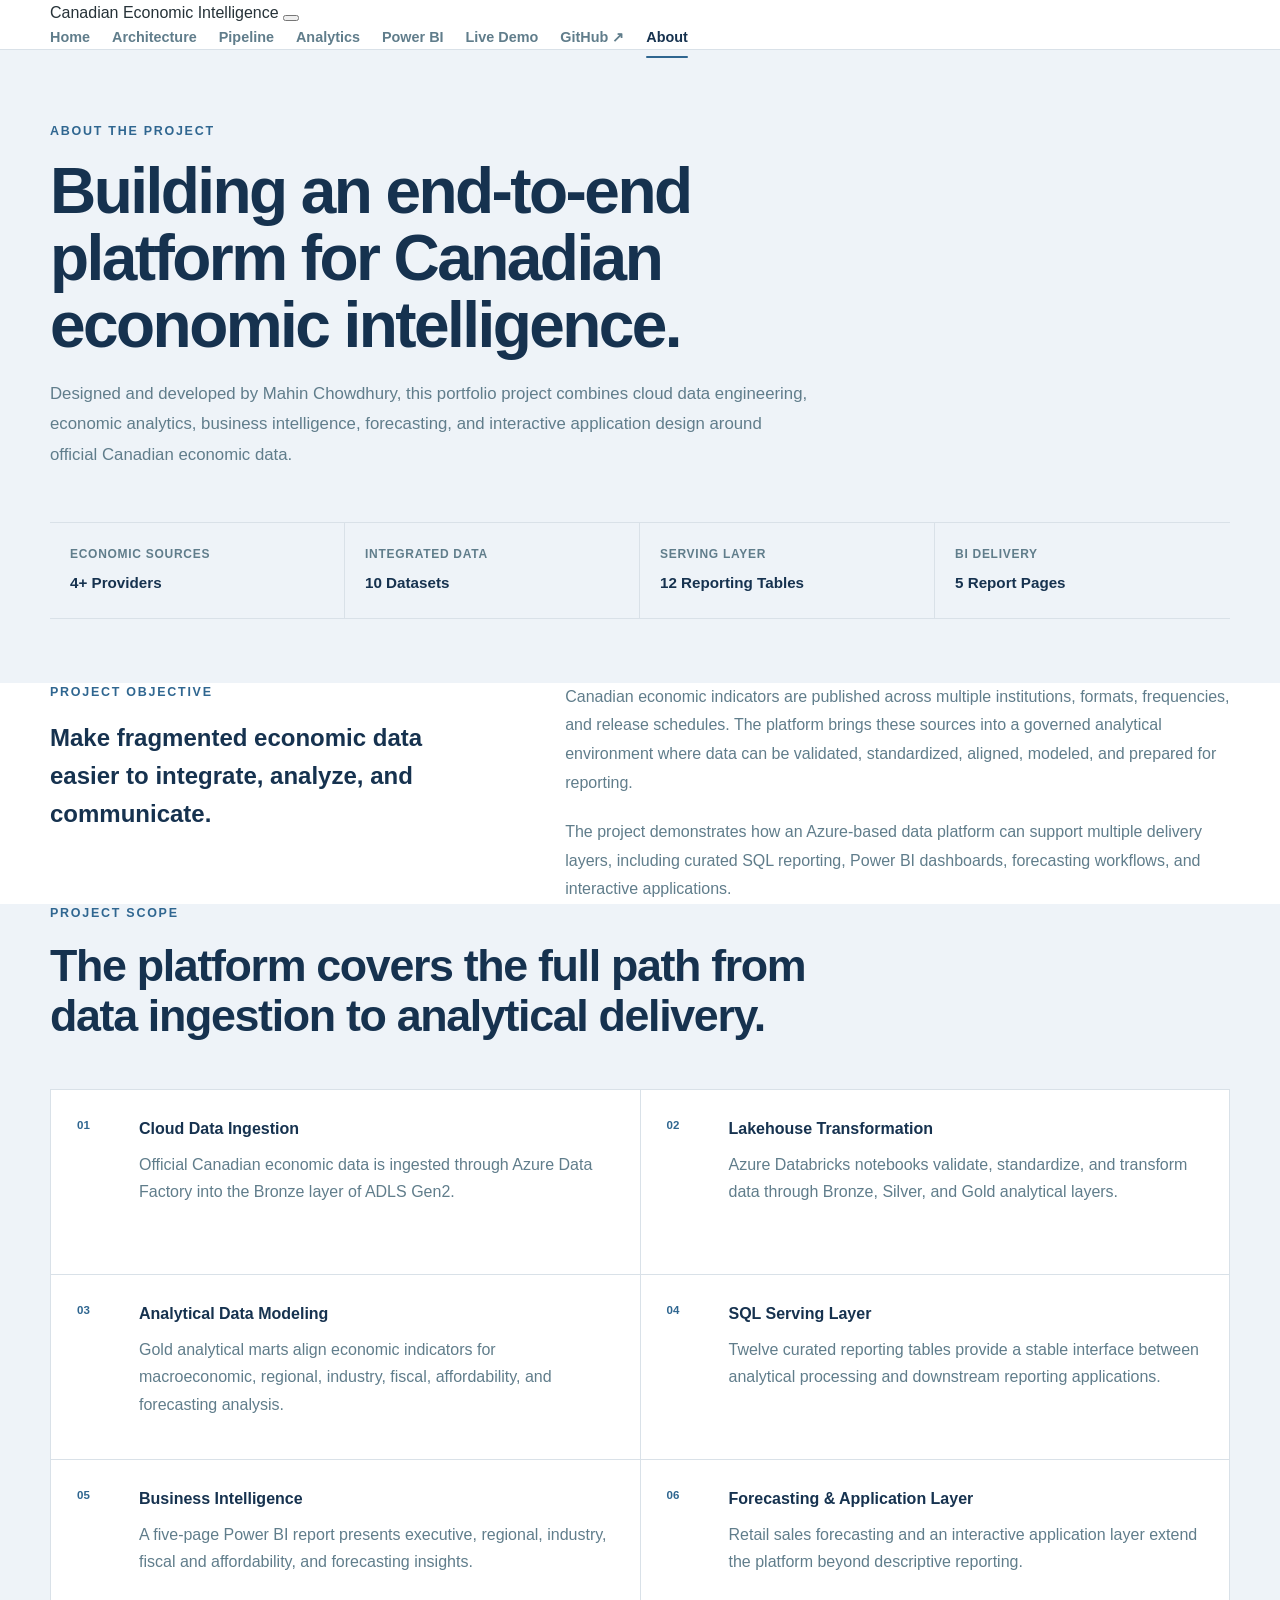
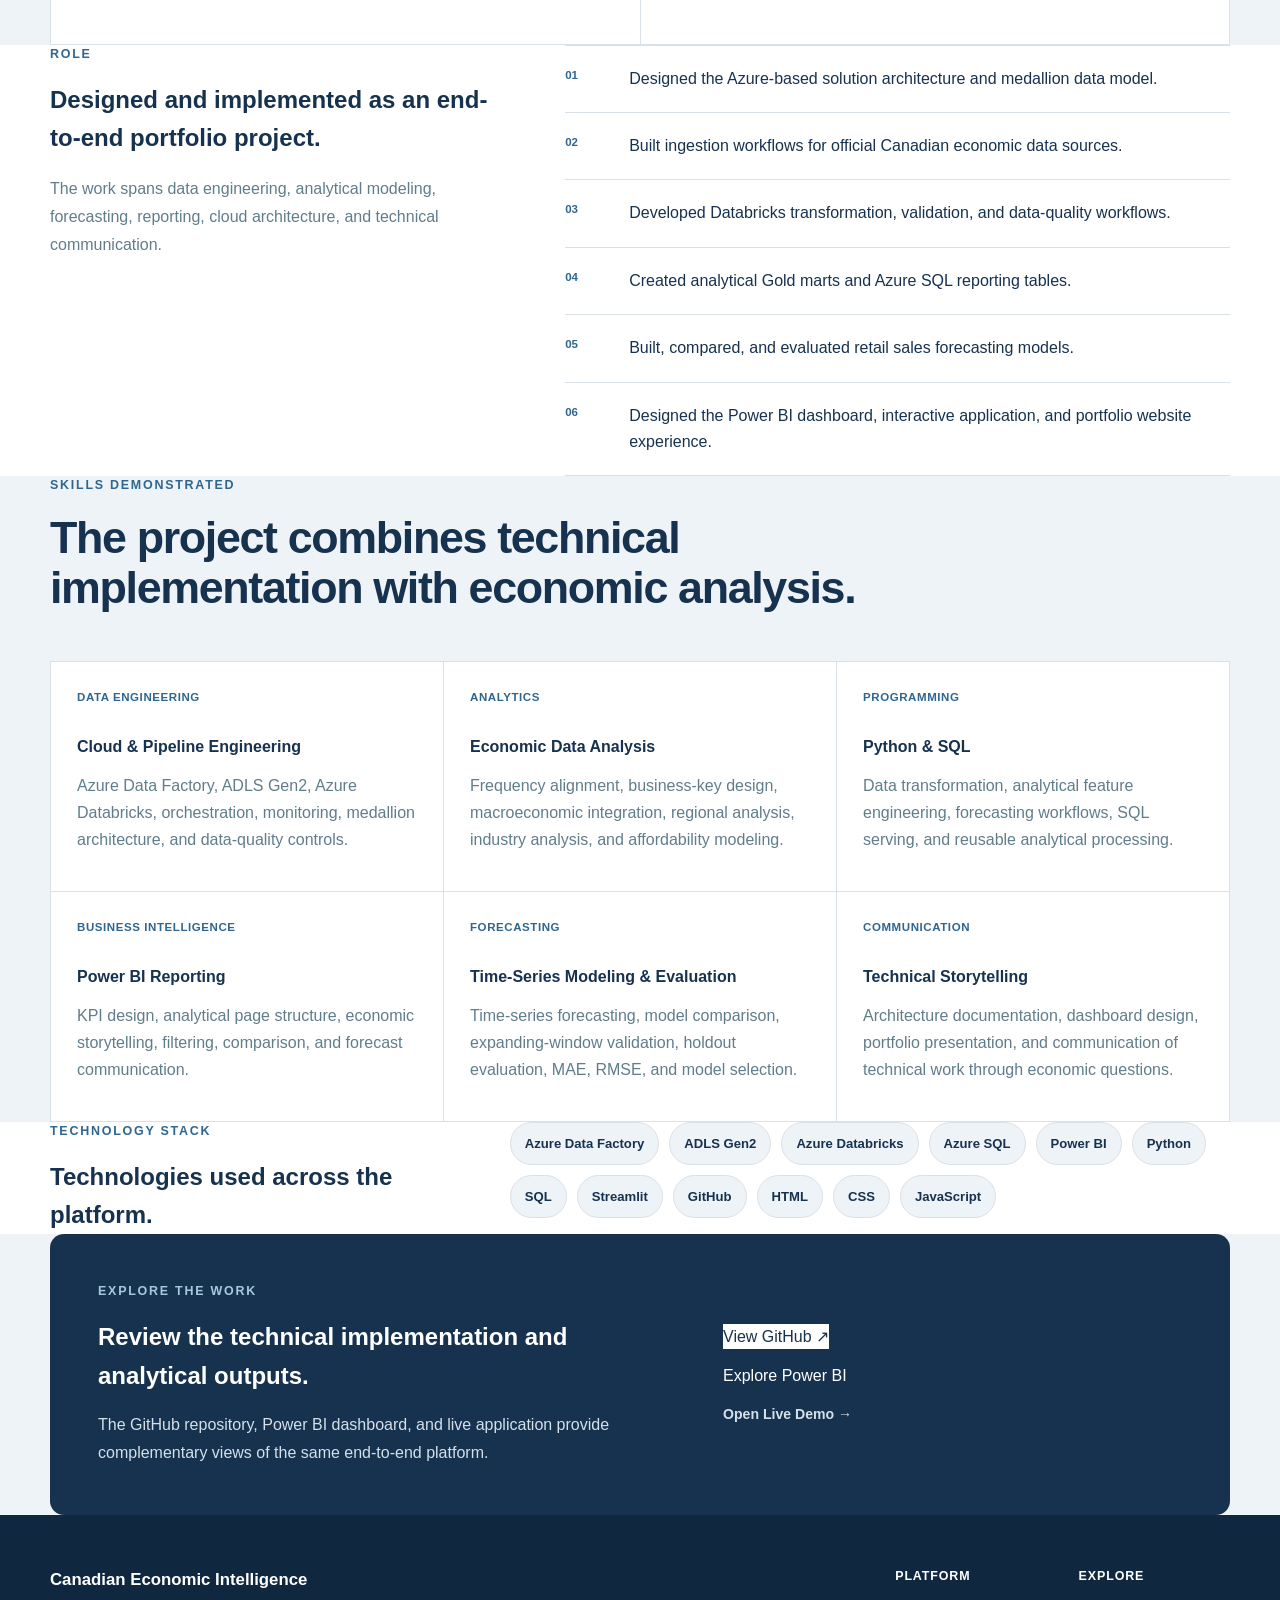
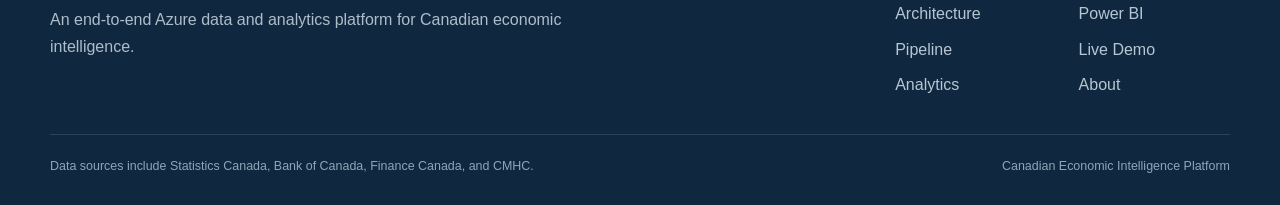
==== commit 7fc725ac: "Update portfolio website content and navigation" ====
--- a/pages/about.html
+++ b/pages/about.html
@@ -1,5 +1,6 @@
 <!DOCTYPE html>
 <html lang="en">
+
 <head>
     <meta charset="UTF-8">
 
@@ -10,29 +11,33 @@
 
     <meta
         name="description"
-        content="About the Canadian Economic Intelligence Platform, including project objectives, responsibilities, skills demonstrated, and technology stack."
+        content="About Mahin Chowdhury's Canadian Economic Intelligence Platform, including project objectives, responsibilities, skills demonstrated, and technology stack."
     >
 
     <title>
         About | Canadian Economic Intelligence
     </title>
 
+    <!-- Shared site styles -->
     <link
         rel="stylesheet"
         href="../assets/css/styles.css"
     >
 
+    <!-- Shared animation styles -->
     <link
         rel="stylesheet"
         href="../assets/css/animations.css"
     >
 
+    <!-- Shared responsive styles -->
     <link
         rel="stylesheet"
         href="../assets/css/responsive.css"
     >
 </head>
 
+
 <body>
 
     <!-- =========================================================
@@ -44,6 +49,7 @@
 
         <div class="container header-container">
 
+            <!-- Brand link returns visitors to the portfolio homepage -->
             <a
                 href="../index.html"
                 class="site-brand"
@@ -52,6 +58,8 @@
                 Canadian Economic Intelligence
             </a>
 
+
+            <!-- Mobile navigation control -->
             <button
                 class="mobile-menu-toggle"
                 type="button"
@@ -64,6 +72,8 @@
                 <span></span>
             </button>
 
+
+            <!-- Primary portfolio navigation -->
             <nav
                 class="main-nav"
                 id="main-navigation"
@@ -95,7 +105,7 @@
                 </a>
 
                 <a
-                    href="#"
+                    href="https://github.com/mfchowdhury/canadian-economic-intelligence-platform"
                     target="_blank"
                     rel="noopener noreferrer"
                 >
@@ -122,6 +132,9 @@
         <!-- =========================================================
              PAGE: About
              SECTION: Page hero
+             PURPOSE:
+             Introduces the project, its creator, and the overall
+             technical and analytical scope of the platform.
              ========================================================= -->
 
         <section class="inner-page-hero about-page-hero">
@@ -135,19 +148,22 @@
                     </p>
 
                     <h1>
-                        Building an end-to-end platform for Canadian economic intelligence.
+                        Building an end-to-end platform for Canadian
+                        economic intelligence.
                     </h1>
 
                     <p class="inner-page-description">
-                        This project combines cloud data engineering, economic
-                        analytics, business intelligence, forecasting, and
-                        interactive application design into a single portfolio
-                        platform built around official Canadian economic data.
+                        Designed and developed by Mahin Chowdhury, this
+                        portfolio project combines cloud data engineering,
+                        economic analytics, business intelligence, forecasting,
+                        and interactive application design around official
+                        Canadian economic data.
                     </p>
 
                 </div>
 
 
+                <!-- High-level project scope summary -->
                 <div class="about-summary-strip">
 
                     <div class="about-summary-item">
@@ -162,7 +178,7 @@
 
                     <div class="about-summary-item">
                         <span>Serving Layer</span>
-                        <strong>12 SQL Tables</strong>
+                        <strong>12 Reporting Tables</strong>
                     </div>
 
                     <div class="about-summary-item">
@@ -180,6 +196,9 @@
         <!-- =========================================================
              PAGE: About
              SECTION: Project objective
+             PURPOSE:
+             Explains the economic-data problem the platform addresses
+             and the analytical environment created to solve it.
              ========================================================= -->
 
         <section class="about-objective-section">
@@ -195,7 +214,8 @@
                         </p>
 
                         <h2>
-                            Make fragmented economic data easier to integrate, analyze, and communicate.
+                            Make fragmented economic data easier to
+                            integrate, analyze, and communicate.
                         </h2>
 
                     </div>
@@ -206,16 +226,16 @@
                         <p>
                             Canadian economic indicators are published across
                             multiple institutions, formats, frequencies, and
-                            release schedules. The platform was designed to bring
-                            these sources into a governed analytical environment
-                            where they can be validated, standardized, aligned,
-                            modeled, and served for reporting.
+                            release schedules. The platform brings these sources
+                            into a governed analytical environment where data can
+                            be validated, standardized, aligned, modeled, and
+                            prepared for reporting.
                         </p>
 
                         <p>
-                            The project also demonstrates how a modern Azure-based
-                            data platform can support multiple delivery layers,
-                            including SQL reporting, Power BI dashboards,
+                            The project demonstrates how an Azure-based data
+                            platform can support multiple delivery layers,
+                            including curated SQL reporting, Power BI dashboards,
                             forecasting workflows, and interactive applications.
                         </p>
 
@@ -231,6 +251,9 @@
         <!-- =========================================================
              PAGE: About
              SECTION: What was built
+             PURPOSE:
+             Summarizes the major technical components implemented
+             across the end-to-end platform.
              ========================================================= -->
 
         <section class="about-built-section">
@@ -244,7 +267,8 @@
                     </p>
 
                     <h2>
-                        The platform covers the full path from data ingestion to analytical delivery.
+                        The platform covers the full path from data
+                        ingestion to analytical delivery.
                     </h2>
 
                 </div>
@@ -252,6 +276,7 @@
 
                 <div class="about-built-list">
 
+                    <!-- Platform capability 01 -->
                     <article class="about-built-item">
 
                         <span>
@@ -259,19 +284,23 @@
                         </span>
 
                         <div>
+
                             <h3>
                                 Cloud Data Ingestion
                             </h3>
 
                             <p>
-                                Official economic data is ingested through Azure
-                                Data Factory into the Bronze layer of ADLS Gen2.
-                            </p>
-                        </div>
-
-                    </article>
-
-
+                                Official Canadian economic data is ingested
+                                through Azure Data Factory into the Bronze
+                                layer of ADLS Gen2.
+                            </p>
+
+                        </div>
+
+                    </article>
+
+
+                    <!-- Platform capability 02 -->
                     <article class="about-built-item">
 
                         <span>
@@ -279,20 +308,23 @@
                         </span>
 
                         <div>
+
                             <h3>
                                 Lakehouse Transformation
                             </h3>
 
                             <p>
-                                Databricks notebooks validate, standardize, and
-                                transform data through Bronze, Silver, and Gold
-                                analytical layers.
-                            </p>
-                        </div>
-
-                    </article>
-
-
+                                Azure Databricks notebooks validate, standardize,
+                                and transform data through Bronze, Silver, and
+                                Gold analytical layers.
+                            </p>
+
+                        </div>
+
+                    </article>
+
+
+                    <!-- Platform capability 03 -->
                     <article class="about-built-item">
 
                         <span>
@@ -300,20 +332,23 @@
                         </span>
 
                         <div>
+
                             <h3>
                                 Analytical Data Modeling
                             </h3>
 
                             <p>
-                                Gold datasets align economic indicators for
-                                macroeconomic, regional, industry, fiscal,
+                                Gold analytical marts align economic indicators
+                                for macroeconomic, regional, industry, fiscal,
                                 affordability, and forecasting analysis.
                             </p>
-                        </div>
-
-                    </article>
-
-
+
+                        </div>
+
+                    </article>
+
+
+                    <!-- Platform capability 04 -->
                     <article class="about-built-item">
 
                         <span>
@@ -321,20 +356,23 @@
                         </span>
 
                         <div>
+
                             <h3>
                                 SQL Serving Layer
                             </h3>
 
                             <p>
-                                Twelve reporting tables provide a stable interface
-                                between analytical processing and downstream
-                                reporting tools.
-                            </p>
-                        </div>
-
-                    </article>
-
-
+                                Twelve curated reporting tables provide a stable
+                                interface between analytical processing and
+                                downstream reporting applications.
+                            </p>
+
+                        </div>
+
+                    </article>
+
+
+                    <!-- Platform capability 05 -->
                     <article class="about-built-item">
 
                         <span>
@@ -342,20 +380,23 @@
                         </span>
 
                         <div>
+
                             <h3>
                                 Business Intelligence
                             </h3>
 
                             <p>
                                 A five-page Power BI report presents executive,
-                                regional, industry, fiscal, affordability, and
-                                forecasting insights.
-                            </p>
-                        </div>
-
-                    </article>
-
-
+                                regional, industry, fiscal and affordability,
+                                and forecasting insights.
+                            </p>
+
+                        </div>
+
+                    </article>
+
+
+                    <!-- Platform capability 06 -->
                     <article class="about-built-item">
 
                         <span>
@@ -363,6 +404,7 @@
                         </span>
 
                         <div>
+
                             <h3>
                                 Forecasting &amp; Application Layer
                             </h3>
@@ -372,6 +414,7 @@
                                 application layer extend the platform beyond
                                 descriptive reporting.
                             </p>
+
                         </div>
 
                     </article>
@@ -386,6 +429,9 @@
         <!-- =========================================================
              PAGE: About
              SECTION: Role and responsibilities
+             PURPOSE:
+             Defines the work completed across architecture,
+             engineering, analytics, forecasting, and presentation.
              ========================================================= -->
 
         <section class="about-role-section">
@@ -401,13 +447,14 @@
                         </p>
 
                         <h2>
-                            Designed and implemented as an end-to-end portfolio project.
+                            Designed and implemented as an end-to-end
+                            portfolio project.
                         </h2>
 
                         <p>
-                            The work spans data engineering, analytical modeling,
-                            forecasting, reporting, cloud architecture, and
-                            technical communication.
+                            The work spans data engineering, analytical
+                            modeling, forecasting, reporting, cloud
+                            architecture, and technical communication.
                         </p>
 
                     </div>
@@ -417,32 +464,61 @@
 
                         <div class="about-role-row">
                             <span>01</span>
-                            <p>Designed the Azure-based solution architecture and medallion data model.</p>
-                        </div>
+
+                            <p>
+                                Designed the Azure-based solution architecture
+                                and medallion data model.
+                            </p>
+                        </div>
+
 
                         <div class="about-role-row">
                             <span>02</span>
-                            <p>Built ingestion workflows for official Canadian economic data sources.</p>
-                        </div>
+
+                            <p>
+                                Built ingestion workflows for official Canadian
+                                economic data sources.
+                            </p>
+                        </div>
+
 
                         <div class="about-role-row">
                             <span>03</span>
-                            <p>Developed Databricks transformation and validation notebooks.</p>
-                        </div>
+
+                            <p>
+                                Developed Databricks transformation, validation,
+                                and data-quality workflows.
+                            </p>
+                        </div>
+
 
                         <div class="about-role-row">
                             <span>04</span>
-                            <p>Created analytical Gold datasets and Azure SQL reporting tables.</p>
-                        </div>
+
+                            <p>
+                                Created analytical Gold marts and Azure SQL
+                                reporting tables.
+                            </p>
+                        </div>
+
 
                         <div class="about-role-row">
                             <span>05</span>
-                            <p>Built and evaluated retail sales forecasting models.</p>
-                        </div>
+
+                            <p>
+                                Built, compared, and evaluated retail sales
+                                forecasting models.
+                            </p>
+                        </div>
+
 
                         <div class="about-role-row">
                             <span>06</span>
-                            <p>Designed the Power BI dashboard and portfolio website experience.</p>
+
+                            <p>
+                                Designed the Power BI dashboard, interactive
+                                application, and portfolio website experience.
+                            </p>
                         </div>
 
                     </div>
@@ -457,6 +533,9 @@
         <!-- =========================================================
              PAGE: About
              SECTION: Skills demonstrated
+             PURPOSE:
+             Connects implementation work to the technical,
+             analytical, and communication skills demonstrated.
              ========================================================= -->
 
         <section class="about-skills-section">
@@ -470,7 +549,8 @@
                     </p>
 
                     <h2>
-                        The project combines technical implementation with economic analysis.
+                        The project combines technical implementation
+                        with economic analysis.
                     </h2>
 
                 </div>
@@ -478,6 +558,7 @@
 
                 <div class="about-skills-grid">
 
+                    <!-- Skill area: Data engineering -->
                     <article class="about-skill-group">
 
                         <span>
@@ -489,7 +570,7 @@
                         </h3>
 
                         <p>
-                            Azure Data Factory, ADLS Gen2, Databricks,
+                            Azure Data Factory, ADLS Gen2, Azure Databricks,
                             orchestration, monitoring, medallion architecture,
                             and data-quality controls.
                         </p>
@@ -497,6 +578,7 @@
                     </article>
 
 
+                    <!-- Skill area: Economic analytics -->
                     <article class="about-skill-group">
 
                         <span>
@@ -516,6 +598,7 @@
                     </article>
 
 
+                    <!-- Skill area: Programming -->
                     <article class="about-skill-group">
 
                         <span>
@@ -535,6 +618,7 @@
                     </article>
 
 
+                    <!-- Skill area: Business intelligence -->
                     <article class="about-skill-group">
 
                         <span>
@@ -554,24 +638,27 @@
                     </article>
 
 
+                    <!-- Skill area: Forecasting -->
                     <article class="about-skill-group">
 
                         <span>
-                            MACHINE LEARNING
+                            FORECASTING
                         </span>
 
                         <h3>
-                            Forecasting &amp; Evaluation
+                            Time-Series Modeling &amp; Evaluation
                         </h3>
 
                         <p>
                             Time-series forecasting, model comparison,
-                            holdout evaluation, MAE, RMSE, and model selection.
-                        </p>
-
-                    </article>
-
-
+                            expanding-window validation, holdout evaluation,
+                            MAE, RMSE, and model selection.
+                        </p>
+
+                    </article>
+
+
+                    <!-- Skill area: Communication -->
                     <article class="about-skill-group">
 
                         <span>
@@ -600,6 +687,9 @@
         <!-- =========================================================
              PAGE: About
              SECTION: Technology stack
+             PURPOSE:
+             Summarizes the primary technologies used across ingestion,
+             transformation, analytics, reporting, and presentation.
              ========================================================= -->
 
         <section class="about-stack-section">
@@ -648,6 +738,9 @@
         <!-- =========================================================
              PAGE: About
              SECTION: Portfolio links
+             PURPOSE:
+             Directs visitors to the repository, Power BI reporting
+             experience, and interactive application.
              ========================================================= -->
 
         <section class="about-links-section">
@@ -663,12 +756,14 @@
                         </p>
 
                         <h2>
-                            Review the technical implementation and analytical outputs.
+                            Review the technical implementation and
+                            analytical outputs.
                         </h2>
 
                         <p>
-                            The repository, dashboard, and live application provide
-                            complementary views of the same end-to-end platform.
+                            The GitHub repository, Power BI dashboard,
+                            and live application provide complementary
+                            views of the same end-to-end platform.
                         </p>
 
                     </div>
@@ -676,8 +771,9 @@
 
                     <div class="about-link-actions">
 
+                        <!-- Open the public project repository -->
                         <a
-                            href="#"
+                            href="https://github.com/mfchowdhury/canadian-economic-intelligence-platform"
                             class="button button-primary"
                             target="_blank"
                             rel="noopener noreferrer"
@@ -685,6 +781,8 @@
                             View GitHub ↗
                         </a>
 
+
+                        <!-- Continue to the Power BI project page -->
                         <a
                             href="powerbi.html"
                             class="button button-secondary"
@@ -692,6 +790,8 @@
                             Explore Power BI
                         </a>
 
+
+                        <!-- Continue to the interactive application page -->
                         <a
                             href="live-demo.html"
                             class="about-text-link"
@@ -731,8 +831,8 @@
                     </a>
 
                     <p>
-                        An end-to-end Azure data and analytics platform for
-                        Canadian economic intelligence.
+                        An end-to-end Azure data and analytics platform
+                        for Canadian economic intelligence.
                     </p>
 
                 </div>
@@ -804,7 +904,9 @@
     </footer>
 
 
+    <!-- Shared site navigation and interaction logic -->
     <script src="../assets/js/main.js"></script>
 
 </body>
+
 </html>
--- a/assets/css/styles.css
+++ b/assets/css/styles.css
@@ -1,10 +1,10 @@
 /* =========================================================
    Canadian Economic Intelligence Platform
    Core visual system and desktop layout
-   ========================================================= */
-
-
-/* ---------- Design tokens ---------- */
+   ======================================================== */
+
+
+/* ---------- Design tokens ------- */
 
 :root {
     --color-background: #f5f7fa;
@@ -21,6 +21,7 @@
 
     --color-positive: #2e7d32;
     --color-negative: #c44e52;
+    --color-canada-accent: #c7363f;
 
     --shadow-soft: 0 12px 32px rgba(22, 50, 79, 0.08);
 
@@ -1177,11 +1178,17 @@
 }
 
 /* =========================================================
-   PAGE: Architecture
-   SECTION: Inner page hero
+   SHARED INNER-PAGE LAYOUT
+   SECTION: Page hero spacing
+   PURPOSE:
+   Provide consistent vertical separation between the sticky
+   site navigation and the introductory hero content on every
+   inner page, including Architecture, Pipeline, Analytics,
+   Power BI, and About.
    ========================================================= */
 
 .inner-page-hero {
+    padding: 72px 0 64px;
     background: var(--color-surface-soft);
 }
 
@@ -3188,617 +3195,6 @@
     line-height: 1.7;
 }
 /* =========================================================
-   PAGE: Live Demo
-   SECTION: Hero summary strip
-   ========================================================= */
-
-.live-demo-summary-strip {
-    display: grid;
-    grid-template-columns: repeat(4, minmax(0, 1fr));
-    margin-top: 52px;
-    border-top: 1px solid var(--color-border);
-    border-bottom: 1px solid var(--color-border);
-}
-
-.live-demo-summary-item {
-    padding: 22px 20px;
-    border-right: 1px solid var(--color-border);
-}
-
-.live-demo-summary-item:last-child {
-    border-right: 0;
-}
-
-.live-demo-summary-item span {
-    display: block;
-    margin-bottom: 6px;
-    color: var(--color-text-secondary);
-    font-size: 0.75rem;
-    font-weight: 700;
-    letter-spacing: 0.06em;
-    text-transform: uppercase;
-}
-
-.live-demo-summary-item strong {
-    color: var(--color-navy);
-    font-size: 0.95rem;
-}
-
-
-/* =========================================================
-   PAGE: Live Demo
-   SECTION: Application overview
-   ========================================================= */
-
-.live-demo-overview-section {
-    background: var(--color-surface);
-}
-
-.live-demo-overview-layout {
-    display: grid;
-    grid-template-columns: minmax(0, 0.8fr) minmax(0, 1.2fr);
-    gap: 72px;
-    align-items: start;
-}
-
-.live-demo-overview-intro {
-    max-width: 520px;
-}
-
-.live-demo-overview-intro h2 {
-    margin: 12px 0 18px;
-    color: var(--color-navy);
-}
-
-.live-demo-overview-intro p:last-child {
-    margin: 0;
-    color: var(--color-text-secondary);
-    line-height: 1.75;
-}
-
-.live-demo-capability-list {
-    border-top: 1px solid var(--color-border);
-}
-
-.live-demo-capability {
-    display: grid;
-    grid-template-columns: 48px 1fr;
-    gap: 16px;
-    padding: 20px 0;
-    border-bottom: 1px solid var(--color-border);
-}
-
-.live-demo-capability > span {
-    color: var(--color-blue);
-    font-size: 0.72rem;
-    font-weight: 800;
-}
-
-.live-demo-capability h3 {
-    margin: 0 0 8px;
-    color: var(--color-navy);
-    font-size: 1rem;
-}
-
-.live-demo-capability p {
-    margin: 0;
-    color: var(--color-text-secondary);
-    line-height: 1.65;
-}
-
-
-/* =========================================================
-   PAGE: Live Demo
-   SECTION: Streamlit application
-   ========================================================= */
-
-.streamlit-demo-section {
-    background: var(--color-surface-soft);
-}
-
-.streamlit-demo-heading {
-    max-width: 820px;
-    margin-bottom: var(--space-large);
-}
-
-.streamlit-demo-frame {
-    position: relative;
-    min-height: 520px;
-    display: flex;
-    align-items: center;
-    justify-content: center;
-    background: linear-gradient(
-        135deg,
-        var(--color-navy),
-        #234b70
-    );
-    border: 1px solid var(--color-border);
-    border-radius: var(--radius-medium);
-    box-shadow: var(--shadow-soft);
-    overflow: hidden;
-}
-
-.streamlit-demo-frame::before {
-    content: "";
-    position: absolute;
-    inset: 0;
-    background:
-        linear-gradient(
-            rgba(255, 255, 255, 0.035) 1px,
-            transparent 1px
-        ),
-        linear-gradient(
-            90deg,
-            rgba(255, 255, 255, 0.035) 1px,
-            transparent 1px
-        );
-    background-size: 44px 44px;
-}
-
-.streamlit-demo-placeholder {
-    position: relative;
-    z-index: 1;
-    max-width: 620px;
-    padding: 48px;
-    text-align: center;
-}
-
-.streamlit-demo-label {
-    margin: 0 0 12px;
-    color: #a9c7df;
-    font-size: 0.72rem;
-    font-weight: 800;
-    letter-spacing: 0.08em;
-}
-
-.streamlit-demo-placeholder h3 {
-    margin: 0 0 14px;
-    color: #ffffff;
-    font-size: 1.6rem;
-}
-
-.streamlit-demo-placeholder > p:not(.streamlit-demo-label) {
-    margin: 0 auto 26px;
-    color: #d5e0e9;
-    line-height: 1.7;
-}
-
-.streamlit-demo-placeholder .button-secondary {
-    color: var(--color-navy);
-    background: #ffffff;
-    border-color: #ffffff;
-}
-
-.streamlit-demo-placeholder .button-secondary:hover {
-    background: #eef3f8;
-}
-
-
-/* =========================================================
-   PAGE: Live Demo
-   SECTION: Economic exploration
-   ========================================================= */
-
-.demo-economic-section {
-    background: var(--color-surface);
-}
-
-.demo-economic-heading {
-    max-width: 820px;
-    margin-bottom: var(--space-large);
-}
-
-.demo-economic-grid {
-    display: grid;
-    grid-template-columns: repeat(3, minmax(0, 1fr));
-    border-top: 1px solid var(--color-border);
-    border-left: 1px solid var(--color-border);
-}
-
-.demo-economic-item {
-    min-height: 220px;
-    padding: 26px;
-    border-right: 1px solid var(--color-border);
-    border-bottom: 1px solid var(--color-border);
-}
-
-.demo-economic-item > span {
-    display: block;
-    margin-bottom: 28px;
-    color: var(--color-blue);
-    font-size: 0.72rem;
-    font-weight: 800;
-}
-
-.demo-economic-item small {
-    display: block;
-    margin-bottom: 8px;
-    color: var(--color-text-secondary);
-    font-size: 0.72rem;
-    font-weight: 700;
-    letter-spacing: 0.05em;
-    text-transform: uppercase;
-}
-
-.demo-economic-item h3 {
-    margin: 0 0 10px;
-    color: var(--color-navy);
-    font-size: 1rem;
-}
-
-.demo-economic-item p {
-    margin: 0;
-    color: var(--color-text-secondary);
-    line-height: 1.65;
-}
-
-
-/* =========================================================
-   PAGE: Live Demo
-   SECTION: Forecasting
-   ========================================================= */
-
-.demo-forecast-section {
-    background: var(--color-surface-soft);
-}
-
-.demo-forecast-layout {
-    display: grid;
-    grid-template-columns: minmax(0, 0.75fr) minmax(0, 1.25fr);
-    gap: 72px;
-    align-items: start;
-}
-
-.demo-forecast-intro {
-    max-width: 500px;
-}
-
-.demo-forecast-intro h2 {
-    margin: 12px 0 18px;
-    color: var(--color-navy);
-}
-
-.demo-forecast-intro p:last-child {
-    margin: 0;
-    color: var(--color-text-secondary);
-    line-height: 1.75;
-}
-
-.demo-forecast-panel {
-    border: 1px solid var(--color-border);
-    border-radius: var(--radius-medium);
-    overflow: hidden;
-    background: var(--color-surface);
-}
-
-.demo-forecast-primary {
-    padding: 30px;
-    background: var(--color-navy);
-}
-
-.demo-forecast-primary span {
-    display: block;
-    margin-bottom: 12px;
-    color: #a9c7df;
-    font-size: 0.72rem;
-    font-weight: 800;
-    letter-spacing: 0.06em;
-}
-
-.demo-forecast-primary strong {
-    display: block;
-    margin-bottom: 8px;
-    color: #ffffff;
-    font-size: 2.3rem;
-}
-
-.demo-forecast-primary small {
-    color: #d5e0e9;
-}
-
-.demo-forecast-secondary {
-    display: grid;
-    grid-template-columns: repeat(2, minmax(0, 1fr));
-}
-
-.demo-forecast-secondary div {
-    padding: 22px;
-    border-right: 1px solid var(--color-border);
-    border-bottom: 1px solid var(--color-border);
-}
-
-.demo-forecast-secondary div:nth-child(even) {
-    border-right: 0;
-}
-
-.demo-forecast-secondary div:nth-last-child(-n + 2) {
-    border-bottom: 0;
-}
-
-.demo-forecast-secondary span {
-    display: block;
-    margin-bottom: 8px;
-    color: var(--color-text-secondary);
-    font-size: 0.72rem;
-    font-weight: 700;
-    text-transform: uppercase;
-}
-
-.demo-forecast-secondary strong {
-    color: var(--color-navy);
-}
-
-
-/* =========================================================
-   PAGE: Live Demo
-   SECTION: Pipeline demonstration
-   ========================================================= */
-
-.demo-pipeline-section {
-    background: var(--color-surface);
-}
-
-.demo-pipeline-heading {
-    max-width: 860px;
-    margin-bottom: var(--space-large);
-}
-
-.demo-pipeline-flow {
-    display: grid;
-    grid-template-columns:
-        minmax(0, 1fr)
-        auto
-        minmax(0, 1fr)
-        auto
-        minmax(0, 1fr)
-        auto
-        minmax(0, 1fr)
-        auto
-        minmax(0, 1fr);
-    gap: 12px;
-    align-items: stretch;
-}
-
-.demo-pipeline-stage {
-    padding: 24px 18px;
-    background: var(--color-surface-soft);
-    border: 1px solid var(--color-border);
-    border-radius: var(--radius-small);
-}
-
-.demo-pipeline-stage > span {
-    display: block;
-    margin-bottom: 24px;
-    color: var(--color-blue);
-    font-size: 0.72rem;
-    font-weight: 800;
-}
-
-.demo-pipeline-stage strong {
-    display: block;
-    margin-bottom: 8px;
-    color: var(--color-navy);
-}
-
-.demo-pipeline-stage small {
-    color: var(--color-text-secondary);
-    line-height: 1.5;
-}
-
-.demo-pipeline-final {
-    background: var(--color-navy);
-    border-color: var(--color-navy);
-}
-
-.demo-pipeline-final > span {
-    color: #a9c7df;
-}
-
-.demo-pipeline-final strong {
-    color: #ffffff;
-}
-
-.demo-pipeline-final small {
-    color: #d5e0e9;
-}
-
-.demo-pipeline-arrow {
-    display: flex;
-    align-items: center;
-    justify-content: center;
-    color: var(--color-blue);
-    font-size: 1.15rem;
-}
-
-
-/* =========================================================
-   PAGE: Live Demo
-   SECTION: Data quality
-   ========================================================= */
-
-.demo-quality-section {
-    background: var(--color-surface-soft);
-}
-
-.demo-quality-layout {
-    display: grid;
-    grid-template-columns: minmax(0, 0.8fr) minmax(0, 1.2fr);
-    gap: 72px;
-    align-items: start;
-}
-
-.demo-quality-intro {
-    max-width: 520px;
-}
-
-.demo-quality-intro h2 {
-    margin: 12px 0 18px;
-    color: var(--color-navy);
-}
-
-.demo-quality-intro p:last-child {
-    margin: 0;
-    color: var(--color-text-secondary);
-    line-height: 1.75;
-}
-
-.demo-quality-list {
-    border-top: 1px solid var(--color-border);
-}
-
-.demo-quality-item {
-    display: grid;
-    grid-template-columns: 48px 1fr;
-    gap: 16px;
-    padding: 20px 0;
-    border-bottom: 1px solid var(--color-border);
-}
-
-.demo-quality-item > span {
-    color: var(--color-blue);
-    font-size: 0.72rem;
-    font-weight: 800;
-}
-
-.demo-quality-item h3 {
-    margin: 0 0 8px;
-    color: var(--color-navy);
-    font-size: 1rem;
-}
-
-.demo-quality-item p {
-    margin: 0;
-    color: var(--color-text-secondary);
-    line-height: 1.65;
-}
-
-
-/* =========================================================
-   PAGE: Live Demo
-   SECTION: AI-ready assistant
-   ========================================================= */
-
-.demo-ai-section {
-    background: var(--color-navy);
-}
-
-.demo-ai-panel {
-    display: grid;
-    grid-template-columns: minmax(0, 1fr) minmax(320px, 0.8fr);
-    gap: 64px;
-    align-items: center;
-}
-
-.demo-ai-content .eyebrow {
-    color: #a9c7df;
-}
-
-.demo-ai-content h2 {
-    margin: 12px 0 18px;
-    color: #ffffff;
-}
-
-.demo-ai-content > p:not(.eyebrow) {
-    color: #d5e0e9;
-    line-height: 1.75;
-}
-
-.demo-ai-note {
-    margin-top: 20px;
-    padding-top: 18px;
-    border-top: 1px solid rgba(255, 255, 255, 0.16);
-    font-size: 0.86rem;
-}
-
-.demo-ai-example {
-    padding: 30px;
-    background: rgba(255, 255, 255, 0.07);
-    border: 1px solid rgba(255, 255, 255, 0.16);
-    border-radius: var(--radius-medium);
-}
-
-.demo-ai-example > span {
-    display: block;
-    margin-bottom: 18px;
-    color: #a9c7df;
-    font-size: 0.72rem;
-    font-weight: 800;
-    letter-spacing: 0.06em;
-}
-
-.demo-ai-example > p {
-    margin: 0 0 26px;
-    color: #ffffff;
-    font-size: 1.15rem;
-    line-height: 1.55;
-}
-
-.demo-ai-path {
-    display: flex;
-    flex-wrap: wrap;
-    gap: 10px;
-    color: #d5e0e9;
-    font-size: 0.8rem;
-    font-weight: 700;
-}
-
-.demo-ai-path span {
-    color: #a9c7df;
-}
-
-
-/* =========================================================
-   PAGE: Live Demo
-   SECTION: Demo principles
-   ========================================================= */
-
-.demo-principles-section {
-    background: var(--color-surface);
-}
-
-.demo-principles-heading {
-    max-width: 860px;
-    margin-bottom: var(--space-large);
-}
-
-.demo-principles {
-    display: grid;
-    grid-template-columns: repeat(4, minmax(0, 1fr));
-    border-top: 1px solid var(--color-border);
-    border-bottom: 1px solid var(--color-border);
-}
-
-.demo-principle {
-    padding: 28px;
-    border-right: 1px solid var(--color-border);
-}
-
-.demo-principle:last-child {
-    border-right: 0;
-}
-
-.demo-principle > span {
-    display: block;
-    margin-bottom: 26px;
-    color: var(--color-blue);
-    font-size: 0.72rem;
-    font-weight: 800;
-}
-
-.demo-principle h3 {
-    margin: 0 0 12px;
-    color: var(--color-navy);
-    font-size: 1rem;
-}
-
-.demo-principle p {
-    margin: 0;
-    color: var(--color-text-secondary);
-    font-size: 0.88rem;
-    line-height: 1.7;
-}
-
-/* =========================================================
    PAGE: About
    SECTION: Hero summary strip
    ========================================================= */
@@ -4142,4 +3538,138 @@
 
 .about-text-link:hover {
     color: #ffffff;
-}+}\n\n/* =========================================================
+   PAGE: Home
+   SECTION: Refined visual system
+   ========================================================= */
+
+.brand {
+    display: inline-flex;
+    align-items: center;
+    gap: 9px;
+}
+
+.brand-mark {
+    color: var(--color-canada-accent);
+    font-size: 0.72rem;
+    line-height: 1;
+}
+
+.hero {
+    min-height: auto;
+    padding: 108px 0 96px;
+    background:
+        radial-gradient(circle at 82% 25%, rgba(47, 102, 144, 0.14), transparent 34%),
+        linear-gradient(135deg, #f7f9fb 0%, #eef3f8 100%);
+}
+
+.hero-container {
+    gap: 80px;
+}
+
+.hero-content {
+    max-width: 700px;
+}
+
+.hero h1 {
+    max-width: 760px;
+    font-size: clamp(3rem, 5vw, 4.65rem);
+}
+
+.hero-description {
+    max-width: 650px;
+}
+
+.summary-card {
+    position: relative;
+    overflow: hidden;
+    min-height: 142px;
+    background: rgba(255, 255, 255, 0.94);
+}
+
+.summary-card::before {
+    content: "";
+    position: absolute;
+    top: 0;
+    left: 0;
+    width: 100%;
+    height: 3px;
+    background: var(--color-blue);
+}
+
+.summary-card:nth-child(3)::before {
+    background: var(--color-teal);
+}
+
+.summary-card:nth-child(4)::before {
+    background: var(--color-navy);
+}
+
+.problem-section,
+.platform-section,
+.capabilities-section,
+.insights-preview,
+.delivery-preview,
+.technology-section,
+.project-cta {
+    padding-top: 88px;
+    padding-bottom: 88px;
+}
+
+.problem-section,
+.capabilities-section,
+.technology-section {
+    background: var(--color-surface);
+}
+
+.platform-section,
+.delivery-preview {
+    background: var(--color-surface-soft);
+}
+
+.platform-stage {
+    min-height: 205px;
+    background: var(--color-surface);
+}
+
+.home-capabilities-grid {
+    grid-template-columns: repeat(2, minmax(0, 1fr));
+}
+
+.home-capabilities-grid .capability-card {
+    min-height: 220px;
+    background: var(--color-background);
+}
+
+.insights-preview {
+    background: #f8fafc;
+}
+
+.insight-visual {
+    background: var(--color-surface);
+    box-shadow: var(--shadow-soft);
+}
+
+.delivery-panel {
+    box-shadow: 0 8px 24px rgba(22, 50, 79, 0.05);
+    transition:
+        transform var(--transition-standard),
+        border-color var(--transition-standard),
+        box-shadow var(--transition-standard);
+}
+
+.delivery-panel:hover {
+    transform: translateY(-4px);
+    border-color: rgba(47, 102, 144, 0.4);
+    box-shadow: var(--shadow-soft);
+}
+
+.project-cta {
+    padding-top: 72px;
+    padding-bottom: 72px;
+    background: linear-gradient(135deg, #16324f 0%, #1d4568 100%);
+}
+
+.site-footer {
+    background: #10283f;
+}
--- a/assets/css/animations.css
+++ b/assets/css/animations.css
@@ -0,0 +1 @@
+/* Portfolio styles maintained by mfchowdhury */
--- a/assets/css/responsive.css
+++ b/assets/css/responsive.css
@@ -4,7 +4,7 @@
    ========================================================= */
 
 
-/* ---------- Tablet and smaller desktop screens ---------- */
+/* ---------- Tablet and smaller desktop screens --------- */
 
 @media (max-width: 1050px) {
 
@@ -982,4 +982,93 @@
         font-size: 2.1rem;
     }
 
+}
+/* =========================================================
+   PAGE: Home
+   SECTION: Responsive refinements
+   ========================================================= */
+
+@media (max-width: 980px) {
+
+    .hero {
+        padding: 80px 0;
+    }
+
+    .hero-container {
+        grid-template-columns: 1fr;
+        gap: 48px;
+    }
+
+    .hero-content {
+        max-width: 760px;
+    }
+
+    .hero-summary {
+        max-width: 680px;
+    }
+
+    .home-capabilities-grid {
+        grid-template-columns: repeat(2, minmax(0, 1fr));
+    }
+}
+
+
+@media (max-width: 720px) {
+
+    .hero {
+        padding: 64px 0;
+    }
+
+    .hero h1 {
+        font-size: clamp(2.5rem, 11vw, 3.5rem);
+    }
+
+    .hero-summary {
+        grid-template-columns: repeat(2, minmax(0, 1fr));
+    }
+
+    .summary-card {
+        min-height: 120px;
+        padding: 20px;
+    }
+
+    .summary-card strong {
+        font-size: 2rem;
+    }
+
+    .home-capabilities-grid {
+        grid-template-columns: 1fr;
+    }
+
+    .problem-section,
+    .platform-section,
+    .capabilities-section,
+    .insights-preview,
+    .delivery-preview,
+    .technology-section {
+        padding-top: 64px;
+        padding-bottom: 64px;
+    }
+
+    .project-cta {
+        padding-top: 56px;
+        padding-bottom: 56px;
+    }
+}
+
+
+@media (max-width: 520px) {
+
+    .hero-summary {
+        grid-template-columns: 1fr;
+    }
+
+    .hero-actions {
+        align-items: stretch;
+        flex-direction: column;
+    }
+
+    .hero-actions .btn {
+        width: 100%;
+    }
 }
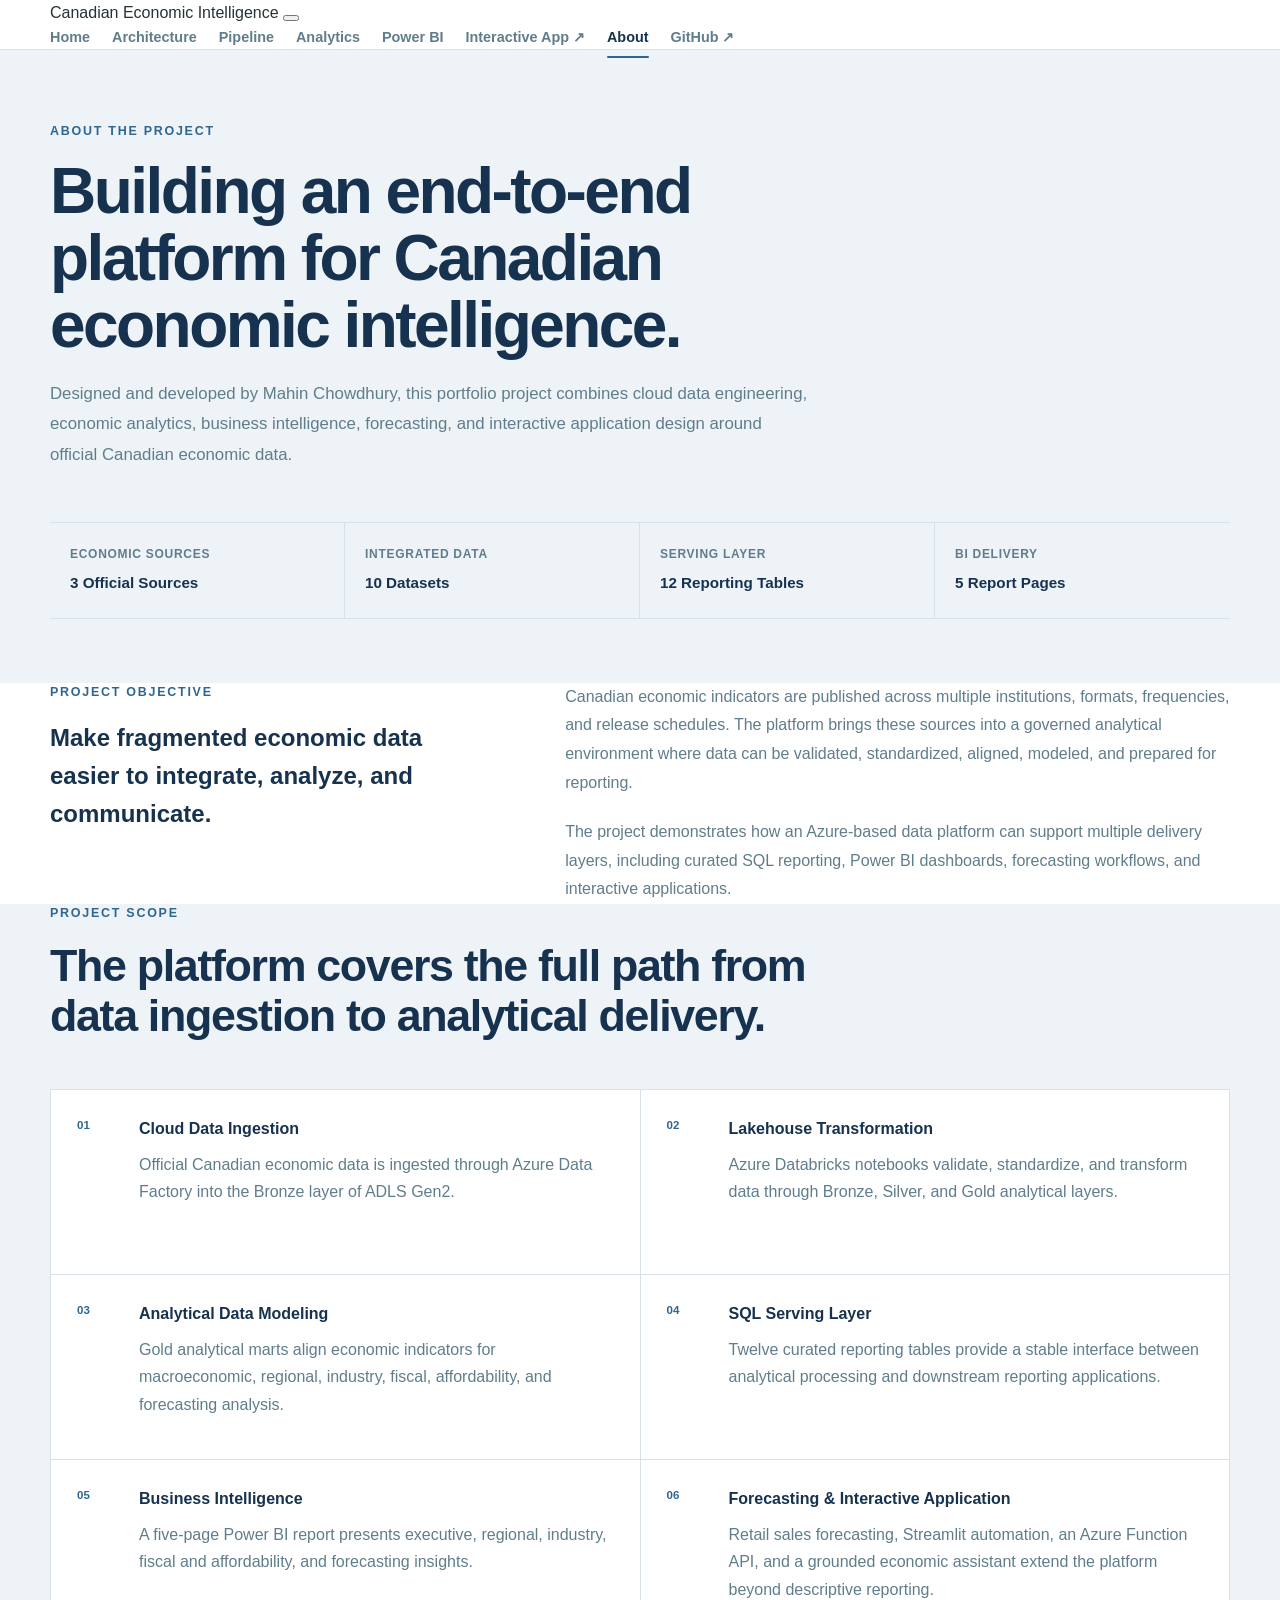
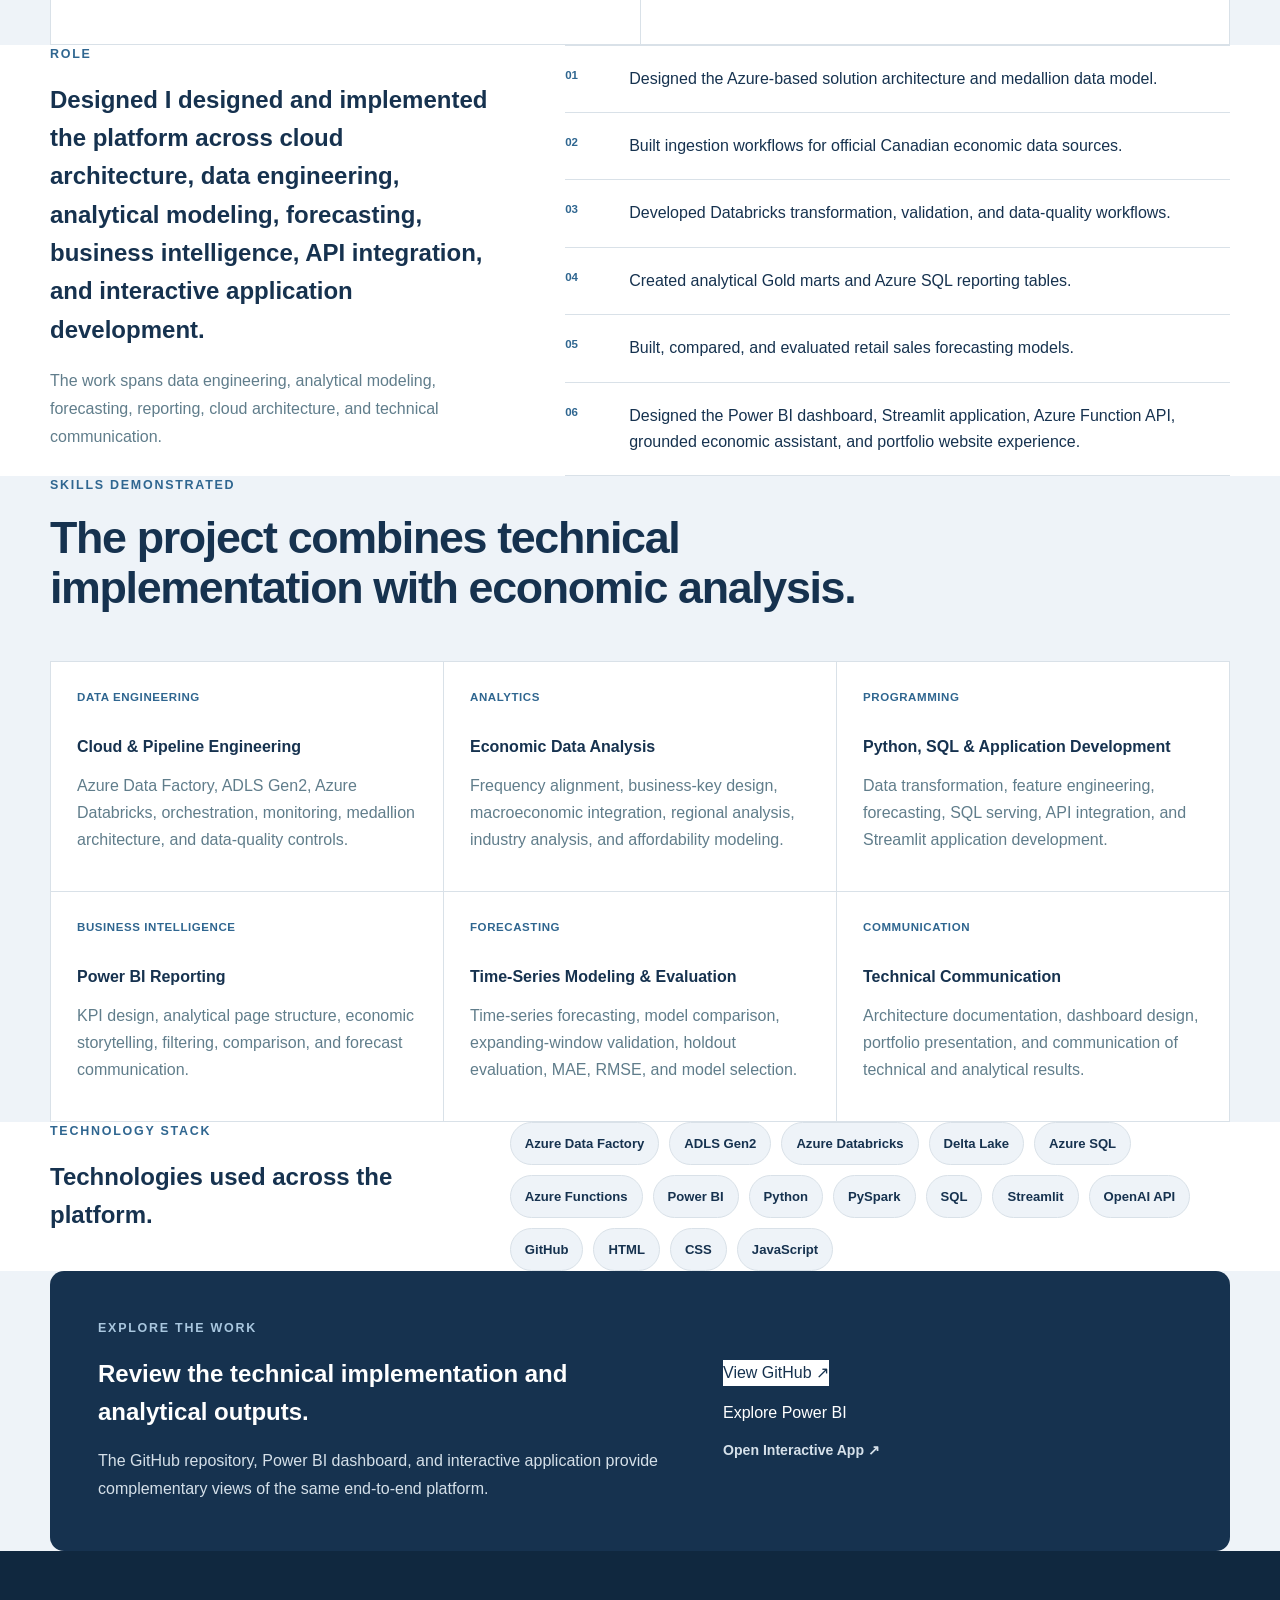
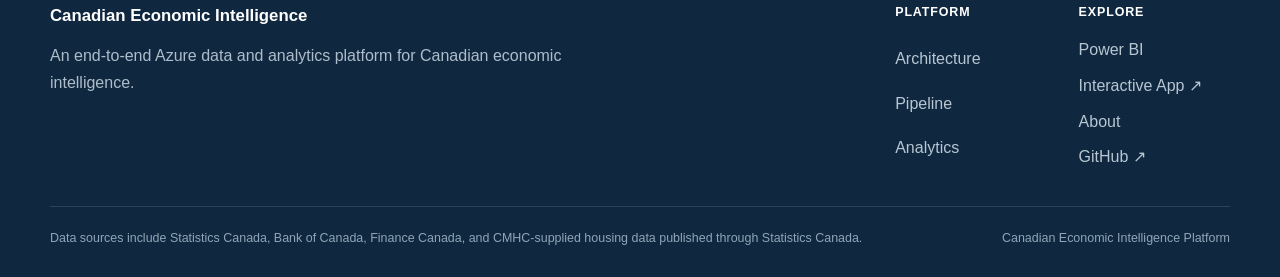
==== commit 0f56fde8: "Update about.html" ====
--- a/pages/about.html
+++ b/pages/about.html
@@ -100,8 +100,20 @@
                     Power BI
                 </a>
 
-                <a href="live-demo.html">
-                    Live Demo
+                <a
+                    href="https://canadian-economic-intelligence-platform.streamlit.app/"
+                    target="_blank"
+                    rel="noopener noreferrer"
+                >
+                    Interactive App ↗
+                </a>
+
+                <a
+                    href="about.html"
+                    class="active"
+                    aria-current="page"
+                >
+                    About
                 </a>
 
                 <a
@@ -112,14 +124,6 @@
                     GitHub ↗
                 </a>
 
-                <a
-                    href="about.html"
-                    class="active"
-                    aria-current="page"
-                >
-                    About
-                </a>
-
             </nav>
 
         </div>
@@ -168,7 +172,7 @@
 
                     <div class="about-summary-item">
                         <span>Economic Sources</span>
-                        <strong>4+ Providers</strong>
+                        <strong>3 Official Sources</strong>
                     </div>
 
                     <div class="about-summary-item">
@@ -406,13 +410,13 @@
                         <div>
 
                             <h3>
-                                Forecasting &amp; Application Layer
+                                Forecasting &amp; Interactive Application
                             </h3>
 
                             <p>
-                                Retail sales forecasting and an interactive
-                                application layer extend the platform beyond
-                                descriptive reporting.
+                                Retail sales forecasting, Streamlit automation,
+                                an Azure Function API, and a grounded economic
+                                assistant extend the platform beyond descriptive reporting.
                             </p>
 
                         </div>
@@ -447,8 +451,11 @@
                         </p>
 
                         <h2>
-                            Designed and implemented as an end-to-end
-                            portfolio project.
+                            Designed I designed and implemented the platform across cloud
+                            architecture, data engineering, analytical modeling,
+                            forecasting, business intelligence, API integration,
+                            and interactive application development.
+                            
                         </h2>
 
                         <p>
@@ -516,8 +523,9 @@
                             <span>06</span>
 
                             <p>
-                                Designed the Power BI dashboard, interactive
-                                application, and portfolio website experience.
+                                Designed the Power BI dashboard, Streamlit application,
+                                Azure Function API, grounded economic assistant,
+                                and portfolio website experience.
                             </p>
                         </div>
 
@@ -606,13 +614,13 @@
                         </span>
 
                         <h3>
-                            Python &amp; SQL
+                            Python, SQL &amp; Application Development
                         </h3>
 
                         <p>
-                            Data transformation, analytical feature engineering,
-                            forecasting workflows, SQL serving, and reusable
-                            analytical processing.
+                            Data transformation, feature engineering, forecasting,
+                            SQL serving, API integration, and Streamlit application
+                            development.
                         </p>
 
                     </article>
@@ -666,13 +674,13 @@
                         </span>
 
                         <h3>
-                            Technical Storytelling
+                            Technical Communication
                         </h3>
 
                         <p>
-                            Architecture documentation, dashboard design,
-                            portfolio presentation, and communication of
-                            technical work through economic questions.
+                            Architecture documentation, dashboard design, portfolio
+                            presentation, and communication of technical and
+                            analytical results.
                         </p>
 
                     </article>
@@ -716,11 +724,15 @@
                         <span>Azure Data Factory</span>
                         <span>ADLS Gen2</span>
                         <span>Azure Databricks</span>
+                        <span>Delta Lake</span>
                         <span>Azure SQL</span>
+                        <span>Azure Functions</span>
                         <span>Power BI</span>
                         <span>Python</span>
+                        <span>PySpark</span>
                         <span>SQL</span>
                         <span>Streamlit</span>
+                        <span>OpenAI API</span>
                         <span>GitHub</span>
                         <span>HTML</span>
                         <span>CSS</span>
@@ -762,7 +774,7 @@
 
                         <p>
                             The GitHub repository, Power BI dashboard,
-                            and live application provide complementary
+                            and interactive application provide complementary
                             views of the same end-to-end platform.
                         </p>
 
@@ -793,10 +805,12 @@
 
                         <!-- Continue to the interactive application page -->
                         <a
-                            href="live-demo.html"
+                            href="https://canadian-economic-intelligence-platform.streamlit.app/"
                             class="about-text-link"
+                            target="_blank"
+                            rel="noopener noreferrer"
                         >
-                            Open Live Demo →
+                            Open Interactive App ↗
                         </a>
 
                     </div>
@@ -871,14 +885,26 @@
                             Power BI
                         </a>
 
-                        <a href="live-demo.html">
-                            Live Demo
+                        <a
+                            href="https://canadian-economic-intelligence-platform.streamlit.app/"
+                            target="_blank"
+                            rel="noopener noreferrer"
+                        >
+                            Interactive App ↗
                         </a>
 
                         <a href="about.html">
                             About
                         </a>
 
+                        <a
+                            href="https://github.com/mfchowdhury/canadian-economic-intelligence-platform"
+                            target="_blank"
+                            rel="noopener noreferrer"
+                        >
+                            GitHub ↗
+                        </a>
+
                     </div>
 
                 </div>
@@ -890,7 +916,8 @@
 
                 <p>
                     Data sources include Statistics Canada, Bank of Canada,
-                    Finance Canada, and CMHC.
+                    Finance Canada, and CMHC-supplied housing data published
+                    through Statistics Canada.
                 </p>
 
                 <p>
